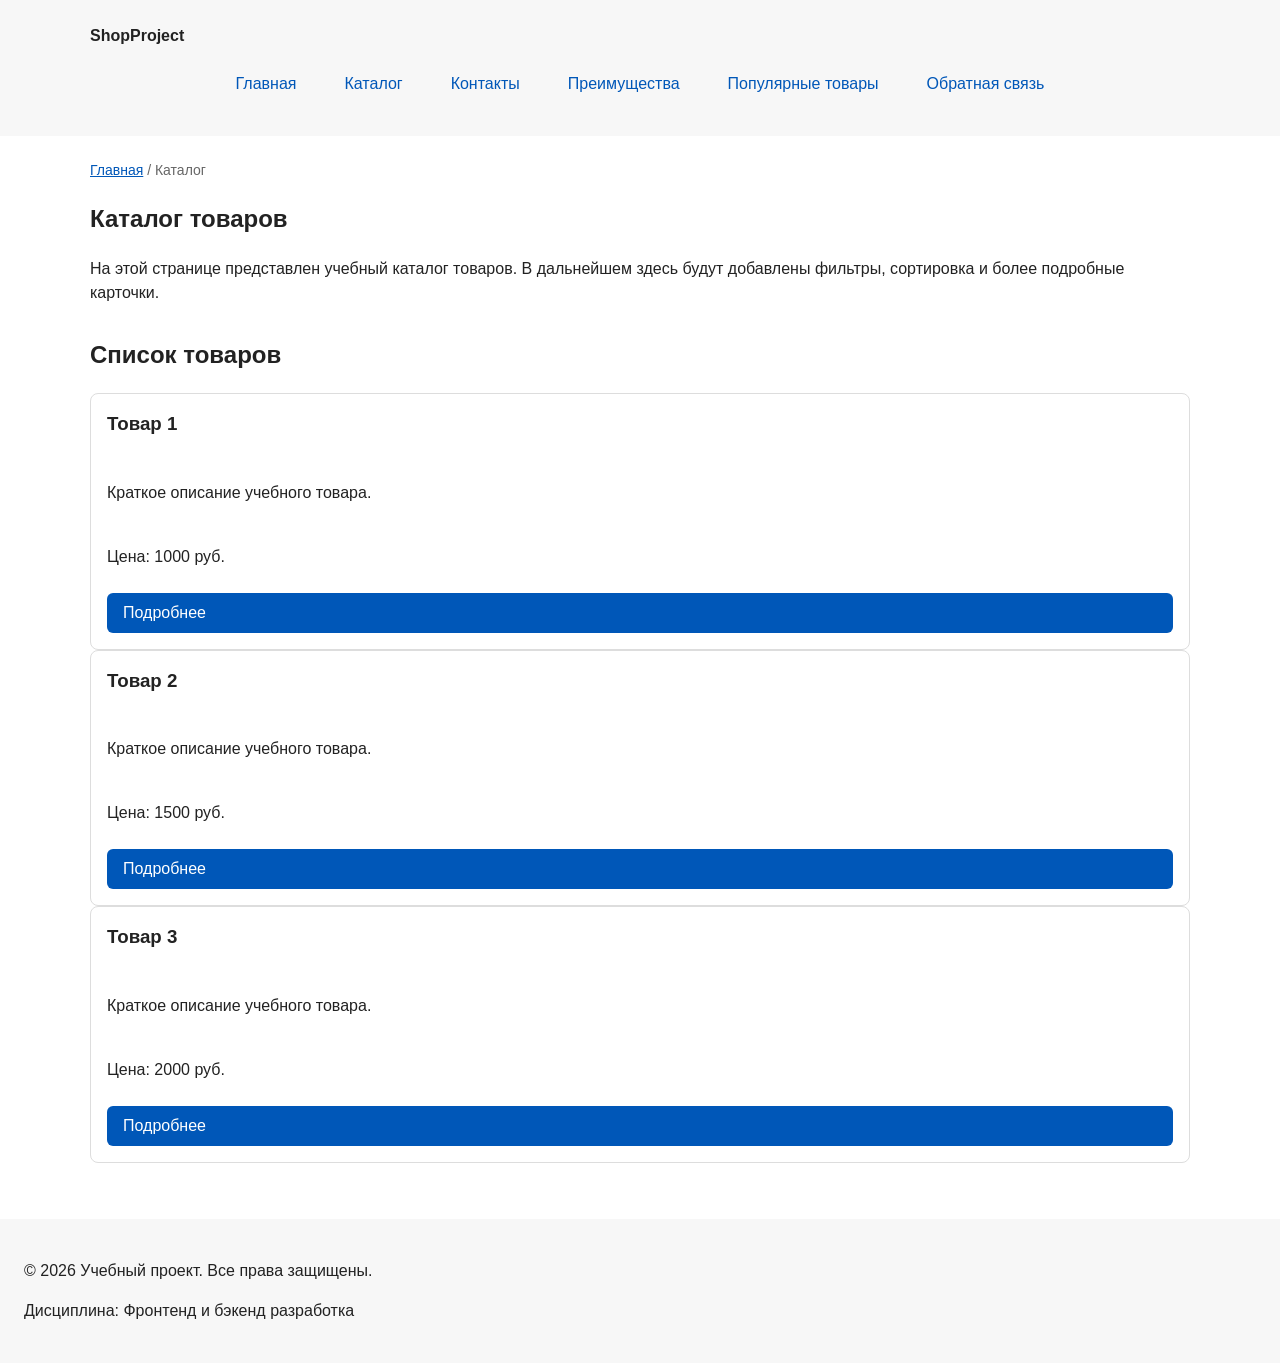
==== catalog.html @ bfd1b175 "feat: add multi-page structure navigation and anchors" ====
<!DOCTYPE html>
<html lang="ru">
<head>
  <meta charset="UTF-8">
  <meta name="viewport" content="width=device-width, initial-scale=1.0">
  <meta name="description" content="Каталог товаров учебного интернет-магазина.">
  <title>Каталог товаров — Учебный интернет-магазин</title>
  <link rel="stylesheet" href="css/style.css">
  <meta property="og:type" content="website">
    <meta property="og:title" content="Учебный интернет-магазин">
    <meta property="og:description" content="Учебный frontend-проект интернет-магазина.">
    <meta property="og:image" content="https://username.github.io/kr1-html-css-shop/images/preview.jpg">
</head>
<body>
  <header>
    <div class="site-header">
      <a class="site-logo" href="index.html">ShopProject</a>

      <nav class="site-nav" aria-label="Основная навигация">
        <ul class="site-nav__list">
          <li><a href="index.html">Главная</a></li>
          <li><a href="catalog.html">Каталог</a></li>
          <li><a href="contacts.html">Контакты</a></li>
          <li><a href="index.html#advantages">Преимущества</a></li>
          <li><a href="index.html#popular">Популярные товары</a></li>
          <li><a href="index.html#contacts">Обратная связь</a></li>
        </ul>
      </nav>
    </div>
  </header>

  <main>
    <nav class="breadcrumbs" aria-label="Хлебные крошки">
      <a href="index.html">Главная</a>
      <span>Каталог</span>
    </nav>

    <section class="section">
      <h1>Каталог товаров</h1>
      <p>
        На этой странице представлен учебный каталог товаров.
        В дальнейшем здесь будут добавлены фильтры, сортировка и более
        подробные карточки.
      </p>
    </section>

    <section class="section">
      <h2>Список товаров</h2>

      <article class="product-card">
        <h3>Товар 1</h3>
        <p>Краткое описание учебного товара.</p>
        <p>Цена: 1000 руб.</p>
        <a class="button" href="index.html#popular">Подробнее</a>
      </article>

      <article class="product-card">
        <h3>Товар 2</h3>
        <p>Краткое описание учебного товара.</p>
        <p>Цена: 1500 руб.</p>
        <a class="button" href="index.html#popular">Подробнее</a>
      </article>

      <article class="product-card">
        <h3>Товар 3</h3>
        <p>Краткое описание учебного товара.</p>
        <p>Цена: 2000 руб.</p>
        <a class="button" href="index.html#popular">Подробнее</a>
      </article>
    </section>
  </main>

  <footer>
    <p>&copy; 2026 Учебный проект. Все права защищены.</p>
    <p>Дисциплина: Фронтенд и бэкенд разработка</p>
  </footer>
</body>
</html>
---- css/style.css ----
/* ===============================
   1. Переменные проекта
   =============================== */

:root {
  /* Основные цвета проекта */
  --color-bg: #ffffff;
  --color-text: #222222;
  --color-muted: #666666;
  --color-primary: #0057b8;
  --color-primary-dark: #003f86;
  --color-border: #dddddd;
  --color-surface: #f7f7f7;
  --color-surface-accent: #eef5ff;
  --color-danger: #b00020;
  --color-success: #168a2f;
  --color-success-bg: #eefaf0;
  --color-white: #ffffff;

  /* Отступы */
  --space-xs: 4px;
  --space-sm: 8px;
  --space-md: 16px;
  --space-lg: 24px;
  --space-xl: 32px;

  /* Скругления */
  --radius-sm: 6px;
  --radius-md: 8px;
  --radius-lg: 12px;

  /* Размеры */
  --container-width: 1100px;
}

/* ===============================
   2. Базовые стили
   =============================== */

* {
  box-sizing: border-box;
}

body {
  margin: 0;
  font-family: Arial, sans-serif;
  line-height: 1.5;
  color: var(--color-text);
  background-color: var(--color-bg);
}

header,
main,
footer {
  padding: var(--space-lg);
}

header {
  background-color: var(--color-surface);
  position: sticky;
  z-index: 1000;
  top: 0;
}

footer {
  background-color: var(--color-surface);
}

/* ===============================
   3. Общие элементы интерфейса
   =============================== */

a {
  color: var(--color-primary);
}

a:hover {
  color: var(--color-primary-dark);
}

a:focus-visible {
  outline: 2px solid var(--color-primary);
  outline-offset: 3px;
}

.button {
  display: inline-block;
  padding: var(--space-sm) var(--space-md);
  color: var(--color-white);
  background-color: var(--color-primary);
  text-decoration: none;
  border: none;
  border-radius: var(--radius-sm);
  cursor: pointer;
}

.button:hover {
  background-color: var(--color-primary-dark);
  color: var(--color-white);
}

.button:focus-visible {
  outline: 2px solid var(--color-primary);
  outline-offset: 3px;
}

.button:disabled {
  opacity: 0.6;
  cursor: not-allowed;
}

/* ===============================
   4. Компоненты страницы
   =============================== */

.hero {
  max-width: var(--container-width);
  margin: 0 auto var(--space-xl);
  padding: var(--space-xl) var(--space-lg);
  background-color: var(--color-surface-accent);
  border-radius: var(--radius-lg);
}

.section {
  max-width: var(--container-width);
  margin: 0 auto var(--space-xl);
}

.section h2 {
  margin-top: 0;
}

.products-grid {
  display: grid;
  grid-template-columns: repeat(3, 1fr);
  gap: var(--space-lg);
}

.product-card {
  display: flex;
  flex-direction: column;
  gap: var(--space-sm);
  margin-bottom: 0;
  padding: var(--space-md);
  border: 1px solid var(--color-border);
  border-radius: var(--radius-md);
  background-color: var(--color-bg);
}

.product-card .button {
  margin-top: auto;
}

.product-card:hover {
  border-color: var(--color-primary);
}

.product-card h3 {
  margin-top: 0;
}



section {
  margin-bottom: 24px;
}

section h2 {
  margin-top: 0;
}

.aside-info {
  max-width: var(--container-width);
  margin: 0 auto var(--space-xl);
  padding: var(--space-md);
  border-left: 4px solid var(--color-primary);
  background-color: var(--color-surface);
}

/* ===============================
   5. Форма и модальное окно
   =============================== */

.order-dialog {
  width: min(100% - 32px, 560px);
  padding: var(--space-lg);
  border: none;
  border-radius: var(--radius-lg);
}

.order-dialog::backdrop {
  background-color: rgba(0, 0, 0, 0.5);
}

.form-field {
  margin-bottom: var(--space-md);
}

.form-field label {
  display: block;
  margin-bottom: var(--space-xs);
}

.form-field input,
.form-field select,
.form-field textarea {
  width: 100%;
  padding: 10px 12px;
  border: 1px solid var(--color-border);
  border-radius: var(--radius-sm);
  font: inherit;
}

.form-field input[type="checkbox"] {
  width: auto;
}

.form-field small {
  display: block;
  margin-top: var(--space-xs);
  color: var(--color-muted);
}

.form-field input:hover,
.form-field select:hover,
.form-field textarea:hover {
  border-color: var(--color-primary);
}

.form-field input:focus-visible,
.form-field select:focus-visible,
.form-field textarea:focus-visible,
.form-actions button:focus-visible {
  outline: 2px solid var(--color-primary);
  outline-offset: 3px;
}

[aria-invalid="true"] {
  border-color: var(--color-danger);
}

.success-message {
  max-width: var(--container-width);
  margin: var(--space-lg) auto;
  padding: var(--space-md);
  border-left: 4px solid var(--color-success);
  background-color: var(--color-success-bg);
}

/*
  Кнопки формы.
*/
.form-actions {
  display: flex;
  gap: 12px;
  margin-top: 20px;
}

/*
  Ограничиваем ширину содержимого шапки,
  чтобы оно не растягивалось слишком сильно на широких экранах.
*/
.site-header {
  max-width: 1100px;
  margin: 0 auto;
}

/*
  Оформляем текстовый логотип.
*/
.site-logo {
  font-weight: bold;
  text-decoration: none;
  color: #222222;
}

/*
  Убираем стандартные отступы и маркеры списка навигации.
*/
.site-nav__list {
  display: flex;
  flex-wrap: wrap;
  justify-content: center;
  align-items: center;
  gap: var(--space-md);
  padding: 0;
  margin: var(--space-md) 0 0;
  list-style: none;
}

/*
  Добавляем расстояние между пунктами меню.
*/
.site-nav__list li {
  margin-bottom: 8px;
}

.site-nav__list a {
  display: inline-block;
  padding: var(--space-sm) var(--space-md);
  color: var(--color-primary);
  text-decoration: none;
  border-radius: var(--radius-sm);
}

.site-nav__list a:hover {
  color: var(--color-white);
  background-color: var(--color-primary);
}

.breadcrumbs {
  max-width: var(--container-width);
  margin: 0 auto var(--space-md);
  font-size: 14px;
  color: var(--color-muted);
}

.breadcrumbs a {
  color: var(--color-primary);
}

.breadcrumbs span::before {
  content: " / ";
  color: var(--color-muted);
}

html {
  scroll-behavior: smooth;
}

:target {
  outline: 2px dashed var(--color-primary);
  outline-offset: 4px;
}
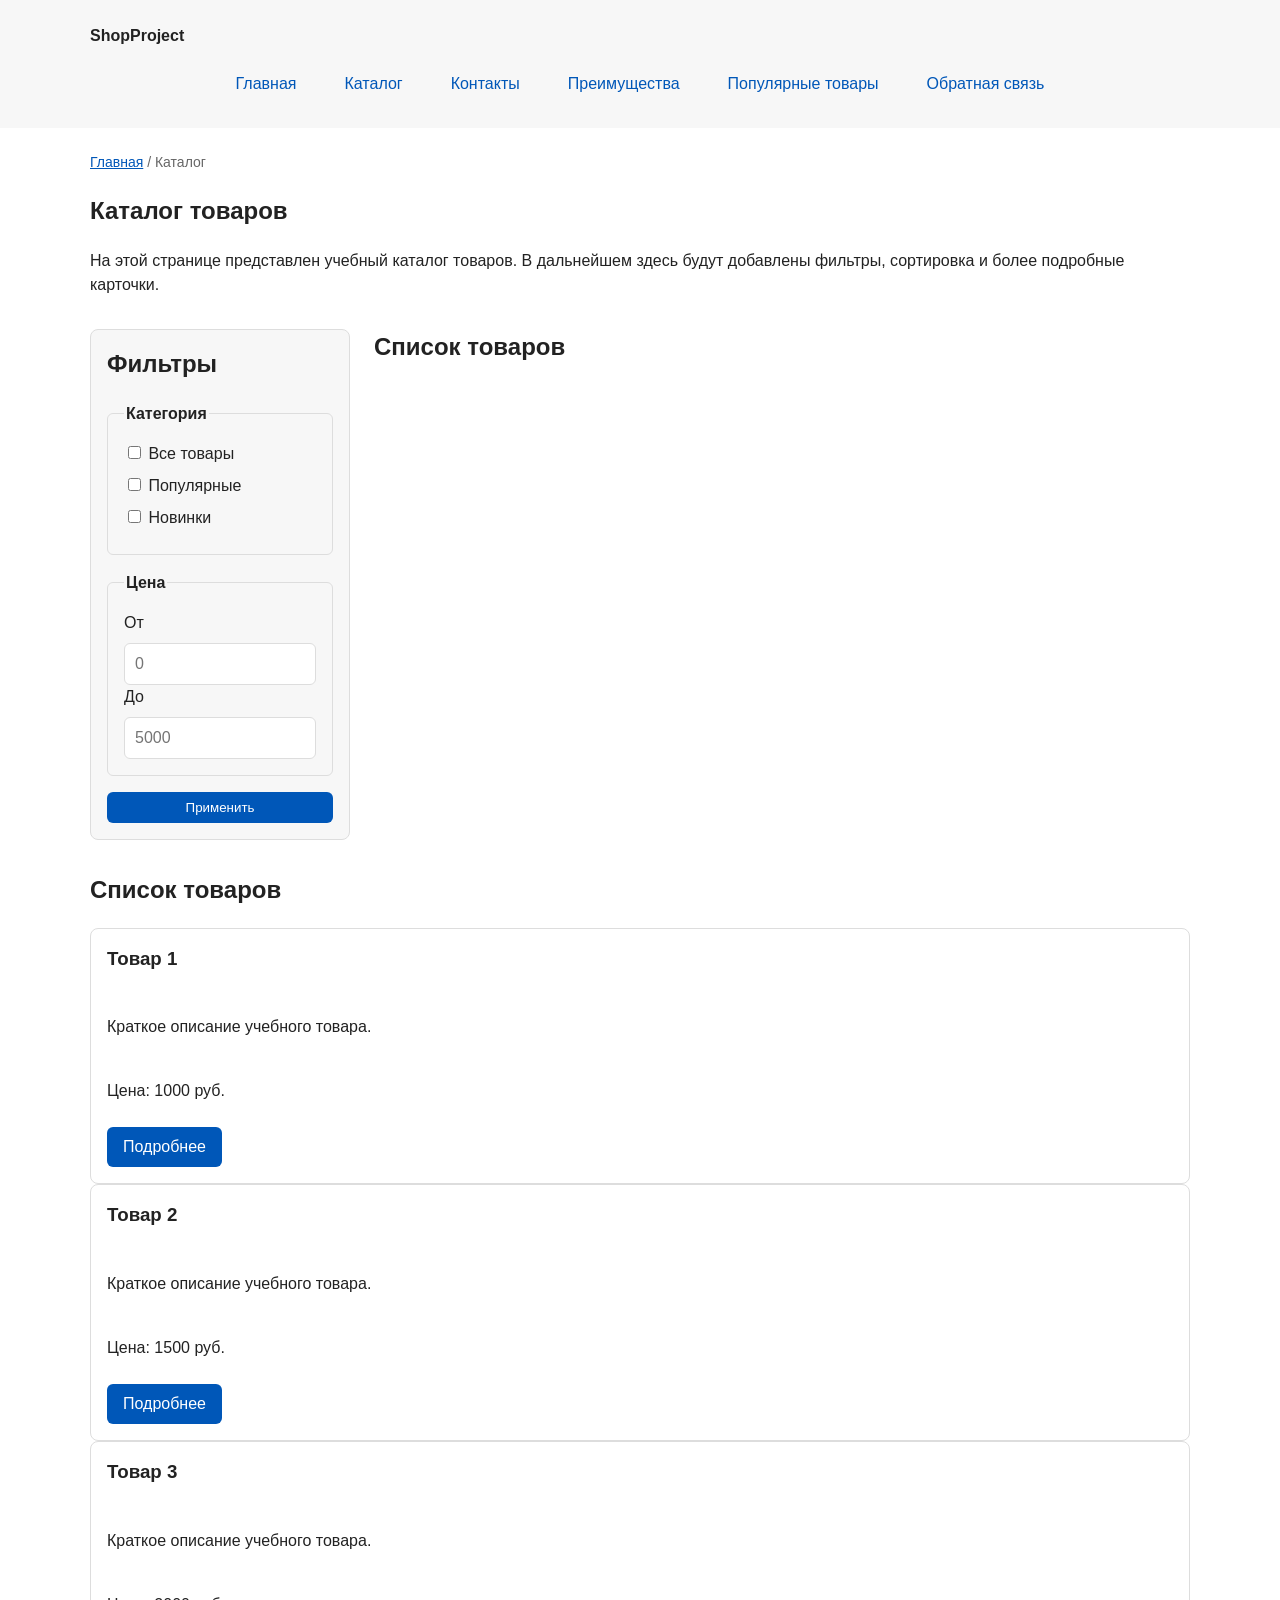
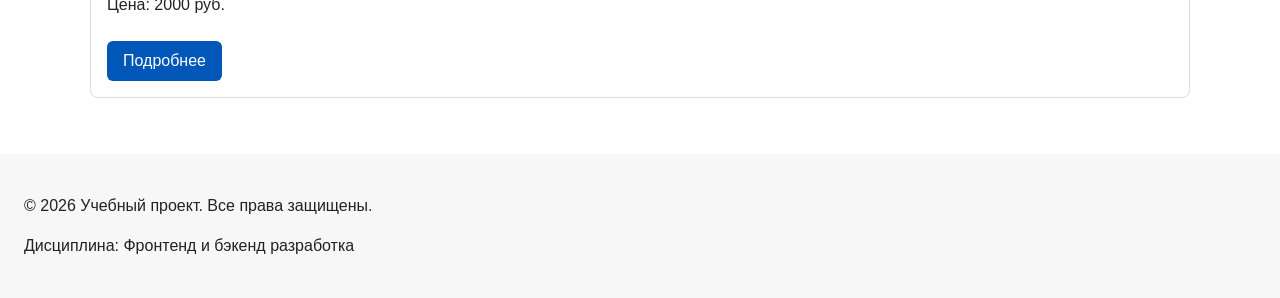
==== commit 6cdc1e93: "feat: add flex navigation and grid catalog layout" ====
--- a/catalog.html
+++ b/catalog.html
@@ -44,6 +44,53 @@
       </p>
     </section>
 
+    <section class="catalog-layout">
+        <aside class="catalog-filters">
+            <h2>Фильтры</h2>
+
+            <form class="filters-form" action="#" method="get">
+            <fieldset>
+                <legend>Категория</legend>
+
+                <label>
+                <input type="checkbox" name="category" value="all">
+                Все товары
+                </label>
+
+                <label>
+                <input type="checkbox" name="category" value="popular">
+                Популярные
+                </label>
+
+                <label>
+                <input type="checkbox" name="category" value="new">
+                Новинки
+                </label>
+            </fieldset>
+
+            <fieldset>
+                <legend>Цена</legend>
+
+                <label for="price-from">От</label>
+                <input id="price-from" name="price-from" type="number" min="0" placeholder="0">
+
+                <label for="price-to">До</label>
+                <input id="price-to" name="price-to" type="number" min="0" placeholder="5000">
+            </fieldset>
+
+            <button class="button" type="submit">Применить</button>
+            </form>
+        </aside>
+
+        <section class="catalog-products">
+            <h2>Список товаров</h2>
+
+            <div class="products-grid">
+            <!-- Карточки товаров -->
+            </div>
+        </section>
+        </section>
+
     <section class="section">
       <h2>Список товаров</h2>
 
--- a/css/style.css
+++ b/css/style.css
@@ -149,6 +149,7 @@
 
 .product-card .button {
   margin-top: auto;
+  align-self: flex-start;
 }
 
 .product-card:hover {
@@ -274,9 +275,6 @@
   color: #222222;
 }
 
-/*
-  Убираем стандартные отступы и маркеры списка навигации.
-*/
 .site-nav__list {
   display: flex;
   flex-wrap: wrap;
@@ -288,13 +286,6 @@
   list-style: none;
 }
 
-/*
-  Добавляем расстояние между пунктами меню.
-*/
-.site-nav__list li {
-  margin-bottom: 8px;
-}
-
 .site-nav__list a {
   display: inline-block;
   padding: var(--space-sm) var(--space-md);
@@ -331,4 +322,54 @@
 :target {
   outline: 2px dashed var(--color-primary);
   outline-offset: 4px;
-}+}
+
+.catalog-layout {
+  max-width: var(--container-width);
+  margin: 0 auto var(--space-xl);
+  display: grid;
+  grid-template-columns: 260px 1fr;
+  grid-template-areas: "filters products";
+  gap: var(--space-lg);
+}
+
+.catalog-filters {
+  grid-area: filters;
+  padding: var(--space-md);
+  border: 1px solid var(--color-border);
+  border-radius: var(--radius-md);
+  background-color: var(--color-surface);
+}
+
+.catalog-products {
+  grid-area: products;
+}
+
+.filters-form {
+  display: grid;
+  gap: var(--space-md);
+}
+
+.filters-form fieldset {
+  margin: 0;
+  padding: var(--space-md);
+  border: 1px solid var(--color-border);
+  border-radius: var(--radius-sm);
+}
+
+.filters-form legend {
+  font-weight: 700;
+}
+
+.filters-form label {
+  display: block;
+  margin-bottom: var(--space-sm);
+}
+
+.filters-form input[type="number"] {
+  width: 100%;
+  padding: 8px 10px;
+  border: 1px solid var(--color-border);
+  border-radius: var(--radius-sm);
+  font: inherit;
+}
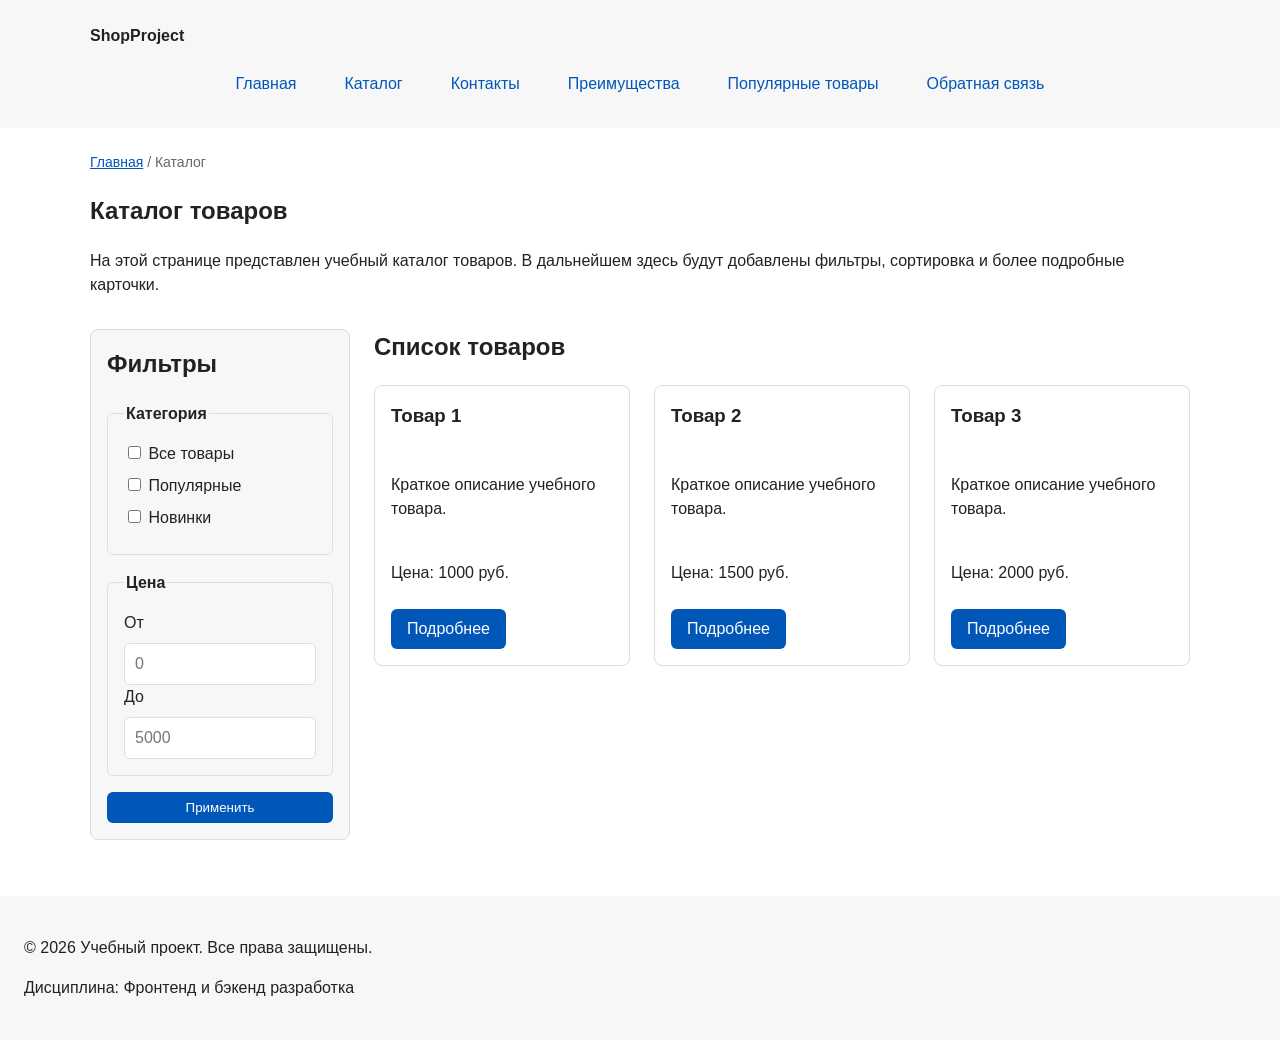
==== commit 06dea2ef: "catalog updated" ====
--- a/catalog.html
+++ b/catalog.html
@@ -9,7 +9,7 @@
   <meta property="og:type" content="website">
     <meta property="og:title" content="Учебный интернет-магазин">
     <meta property="og:description" content="Учебный frontend-проект интернет-магазина.">
-    <meta property="og:image" content="https://username.github.io/kr1-html-css-shop/images/preview.jpg">
+    <meta property="og:image" content="https://razen-mirea.github.io/kr1-html-css-shop/images/preview.jpg">
 </head>
 <body>
   <header>
@@ -86,35 +86,28 @@
             <h2>Список товаров</h2>
 
             <div class="products-grid">
-            <!-- Карточки товаров -->
+                <article class="product-card">
+                        <h3>Товар 1</h3>
+                        <p>Краткое описание учебного товара.</p>
+                        <p>Цена: 1000 руб.</p>
+                        <a class="button" href="index.html#popular">Подробнее</a>
+                    </article>
+
+                    <article class="product-card">
+                        <h3>Товар 2</h3>
+                        <p>Краткое описание учебного товара.</p>
+                        <p>Цена: 1500 руб.</p>
+                        <a class="button" href="index.html#popular">Подробнее</a>
+                    </article>
+
+                    <article class="product-card">
+                        <h3>Товар 3</h3>
+                        <p>Краткое описание учебного товара.</p>
+                        <p>Цена: 2000 руб.</p>
+                        <a class="button" href="index.html#popular">Подробнее</a>
+                    </article>
             </div>
         </section>
-        </section>
-
-    <section class="section">
-      <h2>Список товаров</h2>
-
-      <article class="product-card">
-        <h3>Товар 1</h3>
-        <p>Краткое описание учебного товара.</p>
-        <p>Цена: 1000 руб.</p>
-        <a class="button" href="index.html#popular">Подробнее</a>
-      </article>
-
-      <article class="product-card">
-        <h3>Товар 2</h3>
-        <p>Краткое описание учебного товара.</p>
-        <p>Цена: 1500 руб.</p>
-        <a class="button" href="index.html#popular">Подробнее</a>
-      </article>
-
-      <article class="product-card">
-        <h3>Товар 3</h3>
-        <p>Краткое описание учебного товара.</p>
-        <p>Цена: 2000 руб.</p>
-        <a class="button" href="index.html#popular">Подробнее</a>
-      </article>
-    </section>
   </main>
 
   <footer>
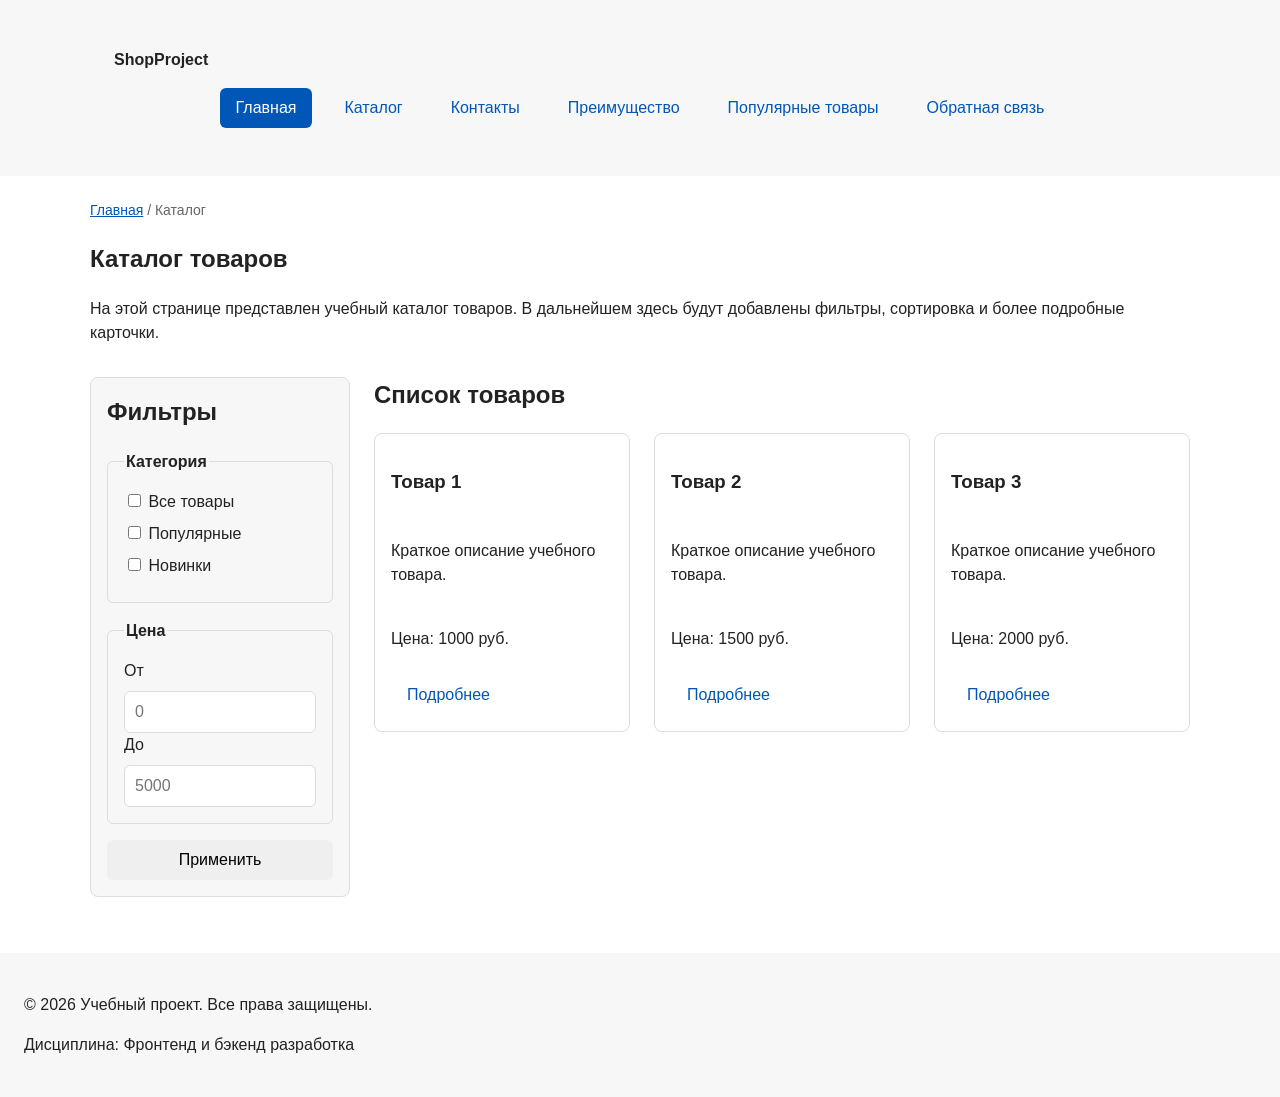
==== commit 45723e08: "refactor: apply BEM naming to CSS classes" ====
--- a/catalog.html
+++ b/catalog.html
@@ -12,18 +12,38 @@
     <meta property="og:image" content="https://razen-mirea.github.io/kr1-html-css-shop/images/preview.jpg">
 </head>
 <body>
-  <header>
-    <div class="site-header">
-      <a class="site-logo" href="index.html">ShopProject</a>
+  <header class="site-header">
+    <div class="site-header__inner">
+      <a class="site-header__logo" href="index.html">ShopProject</a>
 
       <nav class="site-nav" aria-label="Основная навигация">
         <ul class="site-nav__list">
-          <li><a href="index.html">Главная</a></li>
-          <li><a href="catalog.html">Каталог</a></li>
-          <li><a href="contacts.html">Контакты</a></li>
-          <li><a href="index.html#advantages">Преимущества</a></li>
-          <li><a href="index.html#popular">Популярные товары</a></li>
-          <li><a href="index.html#contacts">Обратная связь</a></li>
+          <li class="site-nav__item">
+            <a class="site-nav__link site-nav__link--active" href="index.html">
+              Главная
+            </a>
+          </li>
+          <li class="site-nav__item">
+            <a class="site-nav__link" href="catalog.html">Каталог</a>
+          </li>
+          <li class="site-nav__item">
+            <a class="site-nav__link" href="contacts.html">Контакты</a>
+          </li>
+          <li class="site-nav__item">
+            <a class="site-nav__link" href="index.html#advantages">
+              Преимущество
+            </a>
+          </li>
+          <li class="site-nav__item">
+            <a class="site-nav__link" href="index.html#popular">
+              Популярные товары
+            </a>
+          </li>
+          <li class="site-nav__item">
+            <a class="site-nav__link" href="index.html#contacts">
+              Обратная связь
+            </a>
+          </li>
         </ul>
       </nav>
     </div>
@@ -31,8 +51,8 @@
 
   <main>
     <nav class="breadcrumbs" aria-label="Хлебные крошки">
-      <a href="index.html">Главная</a>
-      <span>Каталог</span>
+      <a class="breadcrumbs__link" href="index.html">Главная</a>
+      <span class="breadcrumbs__current">Каталог</span>
     </nav>
 
     <section class="section">
--- a/css/style.css
+++ b/css/style.css
@@ -31,6 +31,7 @@
 
   /* Размеры */
   --container-width: 1100px;
+  --header-height: 150px;
 }
 
 /* ===============================
@@ -86,17 +87,31 @@
 .button {
   display: inline-block;
   padding: var(--space-sm) var(--space-md);
+  border: none;
+  border-radius: var(--radius-sm);
+  font: inherit;
+  text-decoration: none;
+  cursor: pointer;
+}
+
+.button--primary {
   color: var(--color-white);
   background-color: var(--color-primary);
-  text-decoration: none;
-  border: none;
-  border-radius: var(--radius-sm);
-  cursor: pointer;
-}
-
-.button:hover {
+}
+
+.button--primary:hover {
   background-color: var(--color-primary-dark);
+}
+
+.button--secondary {
+  color: var(--color-primary);
+  background-color: transparent;
+  border: 1px solid var(--color-primary);
+}
+
+.button--secondary:hover {
   color: var(--color-white);
+  background-color: var(--color-primary);
 }
 
 .button:focus-visible {
@@ -104,7 +119,8 @@
   outline-offset: 3px;
 }
 
-.button:disabled {
+.button:disabled,
+.button--disabled {
   opacity: 0.6;
   cursor: not-allowed;
 }
@@ -140,24 +156,46 @@
   display: flex;
   flex-direction: column;
   gap: var(--space-sm);
-  margin-bottom: 0;
   padding: var(--space-md);
   border: 1px solid var(--color-border);
   border-radius: var(--radius-md);
   background-color: var(--color-bg);
 }
 
-.product-card .button {
+.product-card:hover {
+  border-color: var(--color-primary);
+}
+
+.product-card--featured {
+  border-color: var(--color-primary);
+}
+
+.product-card--discount {
+  border-color: var(--color-danger);
+}
+
+.product-card__title {
+  margin: 0;
+  color: var(--color-text);
+}
+
+.product-card__description {
+  margin: 0;
+  color: var(--color-muted);
+}
+
+.product-card__price {
+  margin: 0;
+  font-weight: 700;
+}
+
+.product-card--discount .product-card__price {
+  color: var(--color-danger);
+}
+
+.product-card__button {
   margin-top: auto;
   align-self: flex-start;
-}
-
-.product-card:hover {
-  border-color: var(--color-primary);
-}
-
-.product-card h3 {
-  margin-top: 0;
 }
 
 
@@ -192,6 +230,50 @@
 .order-dialog::backdrop {
   background-color: rgba(0, 0, 0, 0.5);
 }
+
+.order-dialog__title {
+  margin-top: 0;
+}
+
+.order-form__field {
+  margin-bottom: var(--space-md);
+}
+
+.order-form__label {
+  display: block;
+  margin-bottom: var(--space-xs);
+}
+
+.order-form__input,
+.order-form__select,
+.order-form__textarea {
+  width: 100%;
+  padding: 10px 12px;
+  border: 1px solid var(--color-border);
+  border-radius: var(--radius-sm);
+  font: inherit;
+}
+
+.order-form__input:hover,
+.order-form__select:hover,
+.order-form__textarea:hover {
+  border-color: var(--color-primary);
+}
+
+.order-form__input:focus-visible,
+.order-form__select:focus-visible,
+.order-form__textarea:focus-visible {
+  outline: 2px solid var(--color-primary);
+  outline-offset: 3px;
+}
+
+.order-form__actions {
+  display: flex;
+  gap: var(--space-md);
+  margin-top: var(--space-lg);
+}
+
+
 
 .form-field {
   margin-bottom: var(--space-md);
@@ -257,22 +339,22 @@
   margin-top: 20px;
 }
 
-/*
-  Ограничиваем ширину содержимого шапки,
-  чтобы оно не растягивалось слишком сильно на широких экранах.
-*/
+
+
 .site-header {
-  max-width: 1100px;
+  background-color: var(--color-surface);
+}
+
+.site-header__inner {
+  max-width: var(--container-width);
   margin: 0 auto;
-}
-
-/*
-  Оформляем текстовый логотип.
-*/
-.site-logo {
-  font-weight: bold;
+  padding: var(--space-lg);
+}
+
+.site-header__logo {
+  font-weight: 700;
+  color: var(--color-text);
   text-decoration: none;
-  color: #222222;
 }
 
 .site-nav__list {
@@ -286,7 +368,7 @@
   list-style: none;
 }
 
-.site-nav__list a {
+.site-nav__link {
   display: inline-block;
   padding: var(--space-sm) var(--space-md);
   color: var(--color-primary);
@@ -294,10 +376,22 @@
   border-radius: var(--radius-sm);
 }
 
-.site-nav__list a:hover {
+.site-nav__link:hover {
   color: var(--color-white);
   background-color: var(--color-primary);
 }
+
+.site-nav__link:focus-visible {
+  outline: 2px solid var(--color-primary);
+  outline-offset: 3px;
+}
+
+.site-nav__link--active {
+  color: var(--color-white);
+  background-color: var(--color-primary);
+}
+
+
 
 .breadcrumbs {
   max-width: var(--container-width);
@@ -306,17 +400,20 @@
   color: var(--color-muted);
 }
 
-.breadcrumbs a {
+.breadcrumbs__link {
   color: var(--color-primary);
 }
 
-.breadcrumbs span::before {
+.breadcrumbs__current::before {
   content: " / ";
   color: var(--color-muted);
 }
 
+
+
 html {
   scroll-behavior: smooth;
+  scroll-padding-top: var(--header-height);
 }
 
 :target {
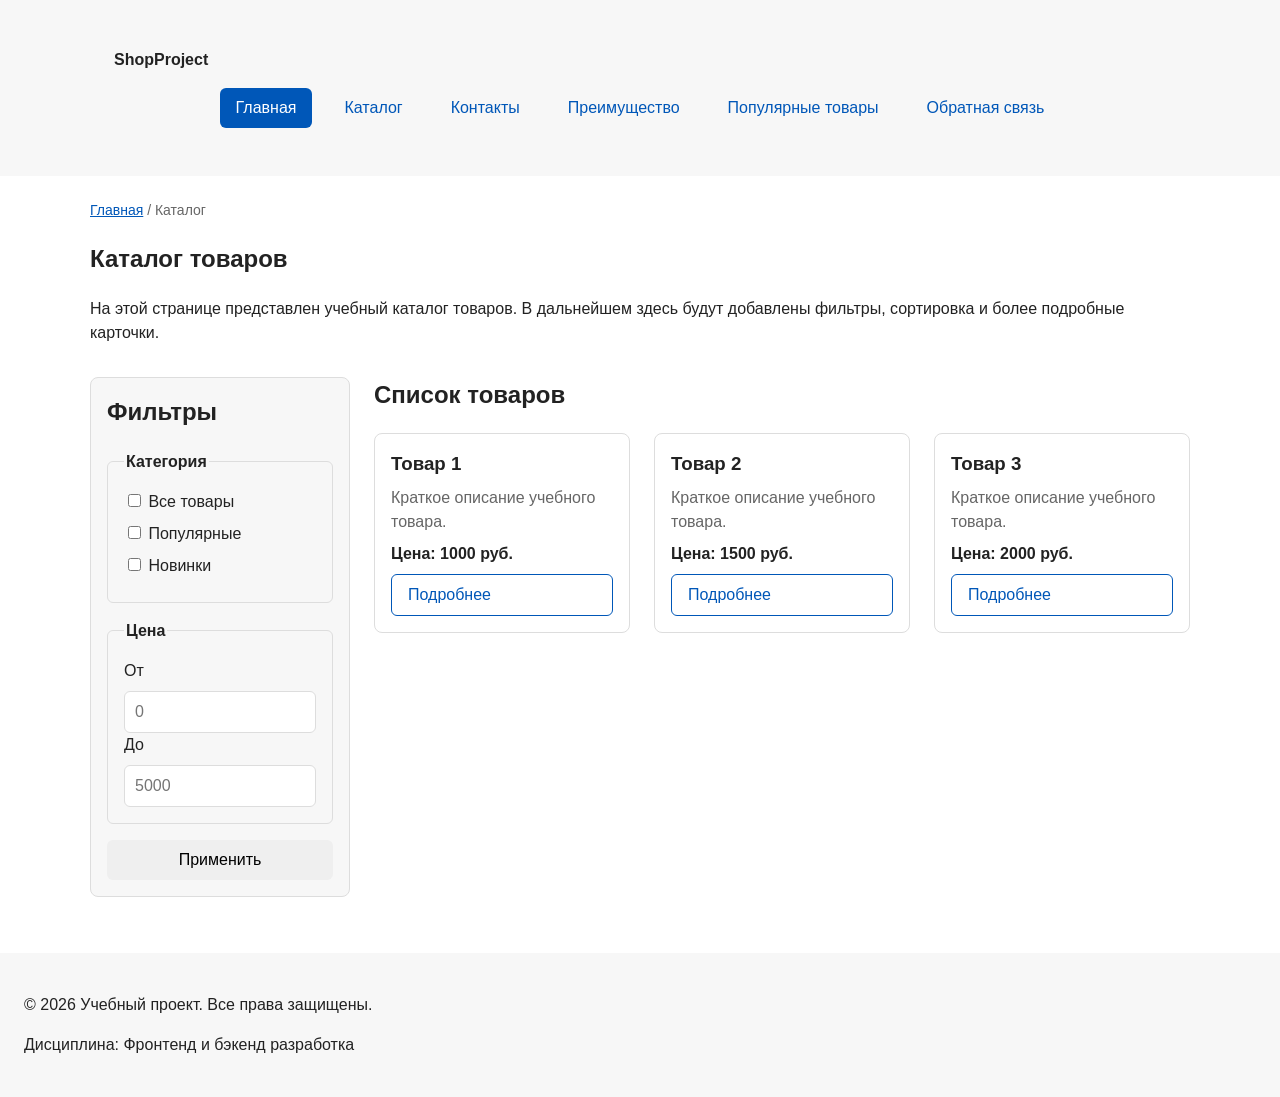
==== commit 2c98fc75: "style fix" ====
--- a/catalog.html
+++ b/catalog.html
@@ -107,25 +107,25 @@
 
             <div class="products-grid">
                 <article class="product-card">
-                        <h3>Товар 1</h3>
-                        <p>Краткое описание учебного товара.</p>
-                        <p>Цена: 1000 руб.</p>
-                        <a class="button" href="index.html#popular">Подробнее</a>
-                    </article>
+                    <h3 class="product-card__title">Товар 1</h3>
+                    <p class="product-card__description">Краткое описание учебного товара.</p>
+                    <p class="product-card__price">Цена: 1000 руб.</p>
+                    <a class="button button--secondary" href="index.html#popular">Подробнее</a>
+                </article>
 
-                    <article class="product-card">
-                        <h3>Товар 2</h3>
-                        <p>Краткое описание учебного товара.</p>
-                        <p>Цена: 1500 руб.</p>
-                        <a class="button" href="index.html#popular">Подробнее</a>
-                    </article>
+                <article class="product-card">
+                    <h3 class="product-card__title">Товар 2</h3>
+                    <p class="product-card__description">Краткое описание учебного товара.</p>
+                    <p class="product-card__price">Цена: 1500 руб.</p>
+                    <a class="button button--secondary" href="index.html#popular">Подробнее</a>
+                </article>
 
-                    <article class="product-card">
-                        <h3>Товар 3</h3>
-                        <p>Краткое описание учебного товара.</p>
-                        <p>Цена: 2000 руб.</p>
-                        <a class="button" href="index.html#popular">Подробнее</a>
-                    </article>
+                <article class="product-card">
+                    <h3 class="product-card__title">Товар 3</h3>
+                    <p class="product-card__description">Краткое описание учебного товара.</p>
+                    <p class="product-card__price">Цена: 2000 руб.</p>
+                    <a class="button button--secondary" href="index.html#popular">Подробнее</a>
+                </article>
             </div>
         </section>
   </main>
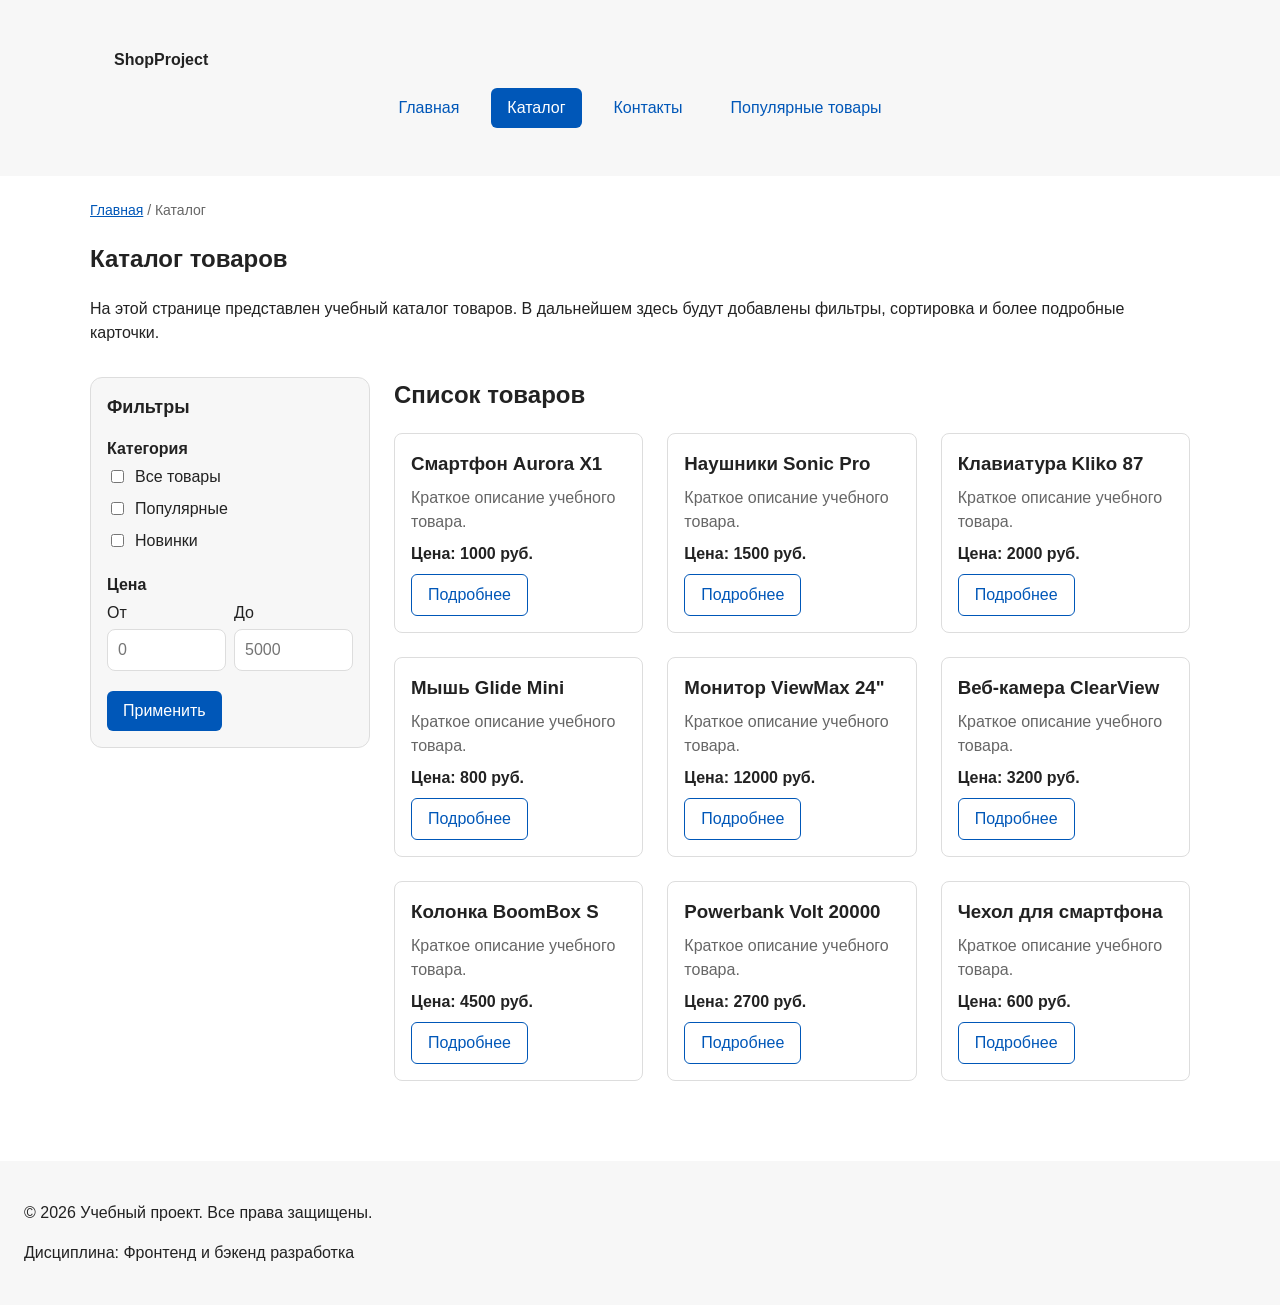
==== commit 64f76a9b: "4 new features" ====
--- a/catalog.html
+++ b/catalog.html
@@ -3,13 +3,16 @@
 <head>
   <meta charset="UTF-8">
   <meta name="viewport" content="width=device-width, initial-scale=1.0">
+  <title>Каталог товаров — Учебный интернет-магазин</title>
   <meta name="description" content="Каталог товаров учебного интернет-магазина.">
-  <title>Каталог товаров — Учебный интернет-магазин</title>
+
   <link rel="stylesheet" href="css/style.css">
+
   <meta property="og:type" content="website">
-    <meta property="og:title" content="Учебный интернет-магазин">
-    <meta property="og:description" content="Учебный frontend-проект интернет-магазина.">
-    <meta property="og:image" content="https://razen-mirea.github.io/kr1-html-css-shop/images/preview.jpg">
+  <meta property="og:title" content="Учебный интернет-магазин">
+  <meta property="og:description" content="Учебный frontend-проект интернет-магазина.">
+  <meta property="og:image" content="https://razen-mirea.github.io/kr1-html-css-shop/images/preview.jpg">
+  <meta property="og:url" content="https://razen-mirea.github.io/kr1-html-css-shop/catalog.html">
 </head>
 <body>
   <header class="site-header">
@@ -19,30 +22,16 @@
       <nav class="site-nav" aria-label="Основная навигация">
         <ul class="site-nav__list">
           <li class="site-nav__item">
-            <a class="site-nav__link site-nav__link--active" href="index.html">
-              Главная
-            </a>
-          </li>
-          <li class="site-nav__item">
-            <a class="site-nav__link" href="catalog.html">Каталог</a>
+            <a class="site-nav__link" href="index.html">Главная</a>
+          </li>
+          <li class="site-nav__item">
+            <a class="site-nav__link site-nav__link--active" href="catalog.html" aria-current="page">Каталог</a>
           </li>
           <li class="site-nav__item">
             <a class="site-nav__link" href="contacts.html">Контакты</a>
           </li>
           <li class="site-nav__item">
-            <a class="site-nav__link" href="index.html#advantages">
-              Преимущество
-            </a>
-          </li>
-          <li class="site-nav__item">
-            <a class="site-nav__link" href="index.html#popular">
-              Популярные товары
-            </a>
-          </li>
-          <li class="site-nav__item">
-            <a class="site-nav__link" href="index.html#contacts">
-              Обратная связь
-            </a>
+            <a class="site-nav__link" href="index.html#popular">Популярные товары</a>
           </li>
         </ul>
       </nav>
@@ -64,75 +53,168 @@
       </p>
     </section>
 
-    <section class="catalog-layout">
-        <aside class="catalog-filters">
-            <h2>Фильтры</h2>
-
-            <form class="filters-form" action="#" method="get">
-            <fieldset>
-                <legend>Категория</legend>
-
-                <label>
-                <input type="checkbox" name="category" value="all">
-                Все товары
-                </label>
-
-                <label>
-                <input type="checkbox" name="category" value="popular">
-                Популярные
-                </label>
-
-                <label>
-                <input type="checkbox" name="category" value="new">
-                Новинки
-                </label>
-            </fieldset>
-
-            <fieldset>
-                <legend>Цена</legend>
-
-                <label for="price-from">От</label>
-                <input id="price-from" name="price-from" type="number" min="0" placeholder="0">
-
-                <label for="price-to">До</label>
-                <input id="price-to" name="price-to" type="number" min="0" placeholder="5000">
-            </fieldset>
-
-            <button class="button" type="submit">Применить</button>
-            </form>
-        </aside>
-
-        <section class="catalog-products">
-            <h2>Список товаров</h2>
-
-            <div class="products-grid">
-                <article class="product-card">
-                    <h3 class="product-card__title">Товар 1</h3>
-                    <p class="product-card__description">Краткое описание учебного товара.</p>
-                    <p class="product-card__price">Цена: 1000 руб.</p>
-                    <a class="button button--secondary" href="index.html#popular">Подробнее</a>
-                </article>
-
-                <article class="product-card">
-                    <h3 class="product-card__title">Товар 2</h3>
-                    <p class="product-card__description">Краткое описание учебного товара.</p>
-                    <p class="product-card__price">Цена: 1500 руб.</p>
-                    <a class="button button--secondary" href="index.html#popular">Подробнее</a>
-                </article>
-
-                <article class="product-card">
-                    <h3 class="product-card__title">Товар 3</h3>
-                    <p class="product-card__description">Краткое описание учебного товара.</p>
-                    <p class="product-card__price">Цена: 2000 руб.</p>
-                    <a class="button button--secondary" href="index.html#popular">Подробнее</a>
-                </article>
+    <div class="catalog-layout">
+      <aside
+        class="catalog__filters filters filters_sticky"
+        aria-label="Фильтры каталога"
+      >
+        <h2 class="filters__title">Фильтры</h2>
+
+        <!-- Форма-макет: отправка перехватывается JS в дальнейшем -->
+        <form class="filters__form" action="#" method="get">
+          <fieldset class="filters__group">
+            <legend class="filters__legend">Категория</legend>
+
+            <label class="filters__option">
+              <input
+                class="filters__checkbox"
+                id="cat-all"
+                type="checkbox"
+                name="category"
+                value="all"
+              >
+              <span class="filters__label-text">Все товары</span>
+            </label>
+
+            <label class="filters__option">
+              <input
+                class="filters__checkbox"
+                id="cat-popular"
+                type="checkbox"
+                name="category"
+                value="popular"
+              >
+              <span class="filters__label-text">Популярные</span>
+            </label>
+
+            <label class="filters__option">
+              <input
+                class="filters__checkbox"
+                id="cat-new"
+                type="checkbox"
+                name="category"
+                value="new"
+              >
+              <span class="filters__label-text">Новинки</span>
+            </label>
+          </fieldset>
+
+          <fieldset class="filters__group">
+            <legend class="filters__legend">Цена</legend>
+
+            <div class="filters__range">
+              <label class="filters__field" for="price-from">
+                <span class="filters__label-text">От</span>
+                <input
+                  class="filters__input"
+                  id="price-from"
+                  name="price-from"
+                  type="number"
+                  min="0"
+                  placeholder="0"
+                >
+              </label>
+
+              <label class="filters__field" for="price-to">
+                <span class="filters__label-text">До</span>
+                <input
+                  class="filters__input"
+                  id="price-to"
+                  name="price-to"
+                  type="number"
+                  min="0"
+                  placeholder="5000"
+                >
+              </label>
             </div>
-        </section>
+          </fieldset>
+
+          <button class="button button--primary filters__submit" type="submit">
+            Применить
+          </button>
+        </form>
+      </aside>
+
+      <section class="catalog__products" aria-labelledby="catalog-products-title">
+        <h2 id="catalog-products-title">Список товаров</h2>
+
+        <div class="products-grid">
+          <article class="product-card">
+            <h3 class="product-card__title">Смартфон Aurora X1</h3>
+            <p class="product-card__description">Краткое описание учебного товара.</p>
+            <p class="product-card__price">Цена: 1000 руб.</p>
+            <a class="button button--secondary product-card__button" href="index.html#popular">Подробнее</a>
+          </article>
+
+          <article class="product-card">
+            <h3 class="product-card__title">Наушники Sonic Pro</h3>
+            <p class="product-card__description">Краткое описание учебного товара.</p>
+            <p class="product-card__price">Цена: 1500 руб.</p>
+            <a class="button button--secondary product-card__button" href="index.html#popular">Подробнее</a>
+          </article>
+
+          <article class="product-card">
+            <h3 class="product-card__title">Клавиатура Kliko 87</h3>
+            <p class="product-card__description">Краткое описание учебного товара.</p>
+            <p class="product-card__price">Цена: 2000 руб.</p>
+            <a class="button button--secondary product-card__button" href="index.html#popular">Подробнее</a>
+          </article>
+
+          <article class="product-card">
+            <h3 class="product-card__title">Мышь Glide Mini</h3>
+            <p class="product-card__description">Краткое описание учебного товара.</p>
+            <p class="product-card__price">Цена: 800 руб.</p>
+            <a class="button button--secondary product-card__button" href="index.html#popular">Подробнее</a>
+          </article>
+
+          <article class="product-card">
+            <h3 class="product-card__title">Монитор ViewMax 24"</h3>
+            <p class="product-card__description">Краткое описание учебного товара.</p>
+            <p class="product-card__price">Цена: 12000 руб.</p>
+            <a class="button button--secondary product-card__button" href="index.html#popular">Подробнее</a>
+          </article>
+
+          <article class="product-card">
+            <h3 class="product-card__title">Веб-камера ClearView</h3>
+            <p class="product-card__description">Краткое описание учебного товара.</p>
+            <p class="product-card__price">Цена: 3200 руб.</p>
+            <a class="button button--secondary product-card__button" href="index.html#popular">Подробнее</a>
+          </article>
+
+          <article class="product-card">
+            <h3 class="product-card__title">Колонка BoomBox S</h3>
+            <p class="product-card__description">Краткое описание учебного товара.</p>
+            <p class="product-card__price">Цена: 4500 руб.</p>
+            <a class="button button--secondary product-card__button" href="index.html#popular">Подробнее</a>
+          </article>
+
+          <article class="product-card">
+            <h3 class="product-card__title">Powerbank Volt 20000</h3>
+            <p class="product-card__description">Краткое описание учебного товара.</p>
+            <p class="product-card__price">Цена: 2700 руб.</p>
+            <a class="button button--secondary product-card__button" href="index.html#popular">Подробнее</a>
+          </article>
+
+          <article class="product-card">
+            <h3 class="product-card__title">Чехол для смартфона</h3>
+            <p class="product-card__description">Краткое описание учебного товара.</p>
+            <p class="product-card__price">Цена: 600 руб.</p>
+            <a class="button button--secondary product-card__button" href="index.html#popular">Подробнее</a>
+          </article>
+        </div>
+      </section>
+    </div>
   </main>
 
   <footer>
     <p>&copy; 2026 Учебный проект. Все права защищены.</p>
     <p>Дисциплина: Фронтенд и бэкенд разработка</p>
   </footer>
+
+  <button class="scroll-top" type="button" aria-label="Наверх">
+    <span class="scroll-top__icon" aria-hidden="true"></span>
+  </button>
+
+  <script src="js/scroll-top.js" defer></script>
 </body>
 </html>
--- a/css/style.css
+++ b/css/style.css
@@ -3,7 +3,7 @@
    =============================== */
 
 :root {
-  /* Основные цвета проекта */
+  /* Основные цвета */
   --color-bg: #ffffff;
   --color-text: #222222;
   --color-muted: #666666;
@@ -16,6 +16,7 @@
   --color-success: #168a2f;
   --color-success-bg: #eefaf0;
   --color-white: #ffffff;
+  --color-focus: #0057b8;
 
   /* Отступы */
   --space-xs: 4px;
@@ -31,7 +32,8 @@
 
   /* Размеры */
   --container-width: 1100px;
-  --header-height: 150px;
+  --header-height: 200px;
+  --z-scroll-top: 900;
 }
 
 /* ===============================
@@ -40,6 +42,11 @@
 
 * {
   box-sizing: border-box;
+}
+
+html {
+  scroll-behavior: smooth;
+  scroll-padding-top: var(--header-height);
 }
 
 body {
@@ -57,18 +64,23 @@
 }
 
 header {
+  position: sticky;
+  top: 0;
+  z-index: 1000;
   background-color: var(--color-surface);
-  position: sticky;
-  z-index: 1000;
-  top: 0;
 }
 
 footer {
   background-color: var(--color-surface);
 }
 
-/* ===============================
-   3. Общие элементы интерфейса
+:target {
+  outline: 2px dashed var(--color-primary);
+  outline-offset: 4px;
+}
+
+/* ===============================
+   3. Ссылки
    =============================== */
 
 a {
@@ -83,6 +95,10 @@
   outline: 2px solid var(--color-primary);
   outline-offset: 3px;
 }
+
+/* ===============================
+   4. Кнопки
+   =============================== */
 
 .button {
   display: inline-block;
@@ -126,7 +142,7 @@
 }
 
 /* ===============================
-   4. Компоненты страницы
+   5. Общие секции и контейнеры
    =============================== */
 
 .hero {
@@ -142,9 +158,26 @@
   margin: 0 auto var(--space-xl);
 }
 
-.section h2 {
+section {
+  margin-bottom: var(--space-lg);
+}
+
+.section h2,
+section h2 {
   margin-top: 0;
 }
+
+.aside-info {
+  max-width: var(--container-width);
+  margin: 0 auto var(--space-xl);
+  padding: var(--space-md);
+  border-left: 4px solid var(--color-primary);
+  background-color: var(--color-surface);
+}
+
+/* ===============================
+   6. Сетка товаров и карточки
+   =============================== */
 
 .products-grid {
   display: grid;
@@ -198,26 +231,8 @@
   align-self: flex-start;
 }
 
-
-
-section {
-  margin-bottom: 24px;
-}
-
-section h2 {
-  margin-top: 0;
-}
-
-.aside-info {
-  max-width: var(--container-width);
-  margin: 0 auto var(--space-xl);
-  padding: var(--space-md);
-  border-left: 4px solid var(--color-primary);
-  background-color: var(--color-surface);
-}
-
-/* ===============================
-   5. Форма и модальное окно
+/* ===============================
+   7. Формы и модальное окно
    =============================== */
 
 .order-dialog {
@@ -235,55 +250,20 @@
   margin-top: 0;
 }
 
-.order-form__field {
-  margin-bottom: var(--space-md);
-}
-
-.order-form__label {
-  display: block;
-  margin-bottom: var(--space-xs);
-}
-
-.order-form__input,
-.order-form__select,
-.order-form__textarea {
-  width: 100%;
-  padding: 10px 12px;
-  border: 1px solid var(--color-border);
-  border-radius: var(--radius-sm);
-  font: inherit;
-}
-
-.order-form__input:hover,
-.order-form__select:hover,
-.order-form__textarea:hover {
-  border-color: var(--color-primary);
-}
-
-.order-form__input:focus-visible,
-.order-form__select:focus-visible,
-.order-form__textarea:focus-visible {
-  outline: 2px solid var(--color-primary);
-  outline-offset: 3px;
-}
-
-.order-form__actions {
-  display: flex;
-  gap: var(--space-md);
-  margin-top: var(--space-lg);
-}
-
-
-
+.order-form__field,
 .form-field {
   margin-bottom: var(--space-md);
 }
 
+.order-form__label,
 .form-field label {
   display: block;
   margin-bottom: var(--space-xs);
 }
 
+.order-form__input,
+.order-form__select,
+.order-form__textarea,
 .form-field input,
 .form-field select,
 .form-field textarea {
@@ -304,12 +284,18 @@
   color: var(--color-muted);
 }
 
+.order-form__input:hover,
+.order-form__select:hover,
+.order-form__textarea:hover,
 .form-field input:hover,
 .form-field select:hover,
 .form-field textarea:hover {
   border-color: var(--color-primary);
 }
 
+.order-form__input:focus-visible,
+.order-form__select:focus-visible,
+.order-form__textarea:focus-visible,
 .form-field input:focus-visible,
 .form-field select:focus-visible,
 .form-field textarea:focus-visible,
@@ -322,6 +308,18 @@
   border-color: var(--color-danger);
 }
 
+.order-form__actions {
+  display: flex;
+  gap: var(--space-md);
+  margin-top: var(--space-lg);
+}
+
+.form-actions {
+  display: flex;
+  gap: 12px;
+  margin-top: 20px;
+}
+
 .success-message {
   max-width: var(--container-width);
   margin: var(--space-lg) auto;
@@ -330,16 +328,9 @@
   background-color: var(--color-success-bg);
 }
 
-/*
-  Кнопки формы.
-*/
-.form-actions {
-  display: flex;
-  gap: 12px;
-  margin-top: 20px;
-}
-
-
+/* ===============================
+   8. Шапка сайта и навигация
+   =============================== */
 
 .site-header {
   background-color: var(--color-surface);
@@ -391,7 +382,9 @@
   background-color: var(--color-primary);
 }
 
-
+/* ===============================
+   9. Хлебные крошки
+   =============================== */
 
 .breadcrumbs {
   max-width: var(--container-width);
@@ -409,64 +402,270 @@
   color: var(--color-muted);
 }
 
-
-
-html {
-  scroll-behavior: smooth;
-  scroll-padding-top: var(--header-height);
-}
-
-:target {
-  outline: 2px dashed var(--color-primary);
-  outline-offset: 4px;
-}
+/* ===============================
+   10. Каталог и фильтры
+   =============================== */
 
 .catalog-layout {
+  display: grid;
+  grid-template-columns: 280px minmax(0, 1fr);
+  gap: var(--space-lg);
+  align-items: start;
   max-width: var(--container-width);
   margin: 0 auto var(--space-xl);
+}
+
+.catalog__filters {
+  align-self: start;
+}
+
+.catalog__products {
+  min-width: 0;
+}
+
+.filters_sticky {
+  position: sticky;
+  top: calc(var(--header-height) + var(--space-md));
+  max-height: calc(100vh - var(--header-height) - var(--space-lg) * 2);
+  overflow-y: auto;
+  overscroll-behavior: contain;
+}
+
+.filters {
+  display: flex;
+  flex-direction: column;
+  gap: var(--space-md);
+  padding: var(--space-md);
+  border: 1px solid var(--color-border);
+  border-radius: var(--radius-lg);
+  background: var(--color-surface);
+}
+
+.filters__title {
+  margin: 0;
+  font-size: 18px;
+}
+
+.filters__form {
+  display: flex;
+  flex-direction: column;
+  gap: 20px;
+}
+
+.filters__group {
+  display: flex;
+  flex-direction: column;
+  gap: 8px;
+  margin: 0;
+  padding: 0;
+  border: 0;
+}
+
+.filters__legend {
+  padding: 0;
+  margin-bottom: 4px;
+  font-weight: 600;
+}
+
+.filters__option {
+  display: flex;
+  align-items: center;
+  gap: 8px;
+  cursor: pointer;
+}
+
+.filters__range {
+  display: flex;
+  gap: 8px;
+}
+
+.filters__field {
+  display: flex;
+  flex-direction: column;
+  gap: 4px;
+  flex: 1;
+}
+
+.filters__input {
+  width: 100%;
+  padding: 8px 10px;
+  border: 1px solid var(--color-border);
+  border-radius: var(--radius-md);
+  background: var(--color-bg);
+  font: inherit;
+  color: var(--color-text);
+}
+
+.filters__input:hover {
+  border-color: var(--color-primary);
+}
+
+.filters__input:focus-visible {
+  outline: 2px solid var(--color-primary);
+  outline-offset: 2px;
+}
+
+.filters__submit {
+  align-self: start;
+}
+
+/* ===============================
+   11. Отзывы
+   =============================== */
+
+.reviews-grid {
   display: grid;
-  grid-template-columns: 260px 1fr;
-  grid-template-areas: "filters products";
+  grid-template-columns: repeat(3, 1fr);
   gap: var(--space-lg);
 }
 
-.catalog-filters {
-  grid-area: filters;
+.review-card {
+  display: flex;
+  flex-direction: column;
+  gap: var(--space-sm);
   padding: var(--space-md);
   border: 1px solid var(--color-border);
   border-radius: var(--radius-md);
   background-color: var(--color-surface);
 }
 
-.catalog-products {
-  grid-area: products;
-}
-
-.filters-form {
-  display: grid;
+.review-card__text {
+  margin: 0;
+  color: var(--color-text);
+}
+
+.review-card__author {
+  margin: 0;
+  margin-top: auto;
+  font-weight: 700;
+  color: var(--color-muted);
+}
+
+/* ===============================
+   12. FAQ
+   =============================== */
+
+.faq {
+  display: flex;
+  flex-direction: column;
   gap: var(--space-md);
 }
 
-.filters-form fieldset {
-  margin: 0;
+.faq__item {
+  border: 1px solid var(--color-border);
+  border-radius: var(--radius-md);
+  background-color: var(--color-surface);
+  overflow: hidden;
+}
+
+.faq__question {
+  position: relative;
   padding: var(--space-md);
-  border: 1px solid var(--color-border);
-  border-radius: var(--radius-sm);
-}
-
-.filters-form legend {
-  font-weight: 700;
-}
-
-.filters-form label {
-  display: block;
-  margin-bottom: var(--space-sm);
-}
-
-.filters-form input[type="number"] {
-  width: 100%;
-  padding: 8px 10px;
-  border: 1px solid var(--color-border);
-  border-radius: var(--radius-sm);
-  font: inherit;
-}
+  padding-right: 48px;
+  font-weight: 600;
+  cursor: pointer;
+  list-style: none;
+}
+
+.faq__question::-webkit-details-marker {
+  display: none;
+}
+
+.faq__question::after {
+  content: "+";
+  position: absolute;
+  right: var(--space-md);
+  top: 50%;
+  transform: translateY(-50%);
+  font-size: 24px;
+  line-height: 1;
+  color: var(--color-primary);
+}
+
+.faq__item[open] .faq__question::after {
+  content: "−";
+}
+
+.faq__question:hover {
+  color: var(--color-primary);
+}
+
+.faq__question:focus-visible {
+  outline: 2px solid var(--color-primary);
+  outline-offset: -2px;
+}
+
+.faq__answer {
+  margin: 0;
+  padding: 0 var(--space-md) var(--space-md);
+  color: var(--color-muted);
+}
+
+/* ===============================
+   13. Кнопка «наверх»
+   =============================== */
+
+.scroll-top {
+  position: fixed;
+  right: max(16px, env(safe-area-inset-right));
+  bottom: max(16px, env(safe-area-inset-bottom));
+  z-index: var(--z-scroll-top);
+
+  display: inline-flex;
+  align-items: center;
+  justify-content: center;
+  width: 48px;
+  height: 48px;
+
+  border: 0;
+  border-radius: 50%;
+  background: var(--color-surface);
+  box-shadow: 0 4px 16px rgb(0 0 0 / 0.15);
+  cursor: pointer;
+
+  opacity: 0;
+  visibility: hidden;
+  transform: translateY(8px);
+  pointer-events: none;
+
+  transition:
+    opacity 0.2s ease,
+    transform 0.2s ease,
+    visibility 0.2s ease;
+}
+
+.scroll-top__icon {
+  width: 24px;
+  height: 24px;
+  border-top: 2px solid currentColor;
+  border-left: 2px solid currentColor;
+  transform: rotate(45deg);
+}
+
+.scroll-top_visible {
+  opacity: 1;
+  visibility: visible;
+  transform: translateY(0);
+  pointer-events: auto;
+}
+
+.scroll-top:focus-visible {
+  outline: 2px solid var(--color-focus);
+  outline-offset: 2px;
+}
+
+/* ===============================
+   14. Адаптив
+   =============================== */
+
+@media (max-width: 900px) {
+  .reviews-grid {
+    grid-template-columns: repeat(2, 1fr);
+  }
+}
+
+@media (max-width: 600px) {
+  .reviews-grid {
+    grid-template-columns: 1fr;
+  }
+}
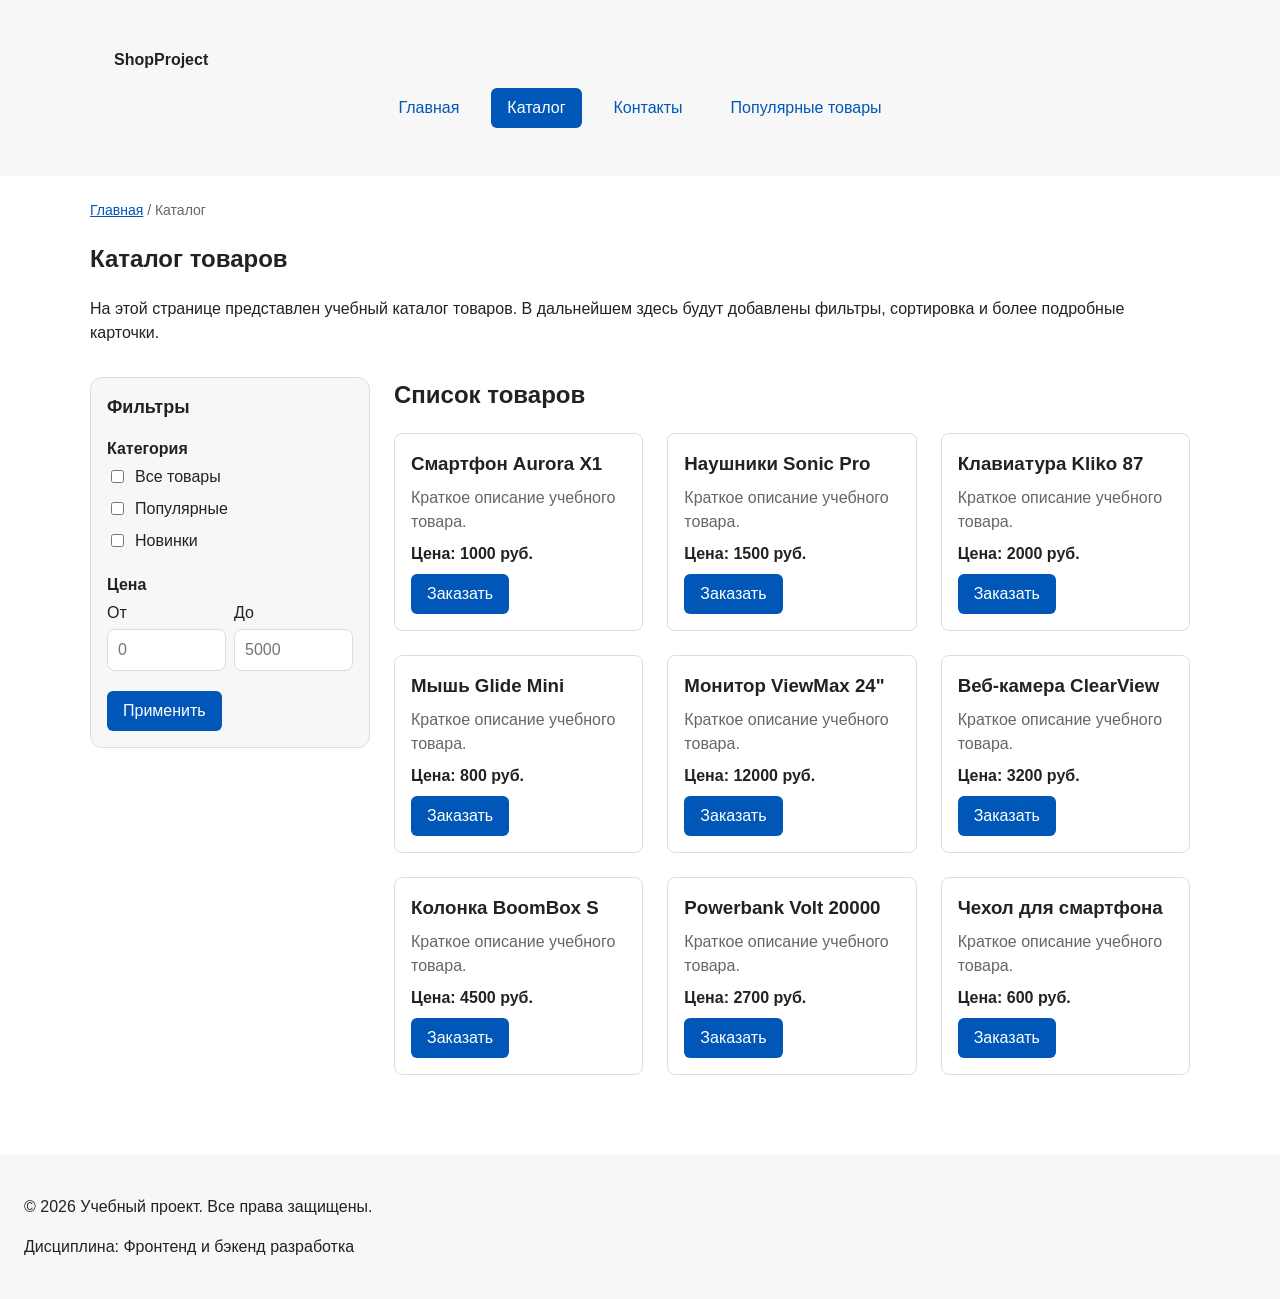
==== commit a6579790: "4 features adapted" ====
--- a/catalog.html
+++ b/catalog.html
@@ -13,6 +13,8 @@
   <meta property="og:description" content="Учебный frontend-проект интернет-магазина.">
   <meta property="og:image" content="https://razen-mirea.github.io/kr1-html-css-shop/images/preview.jpg">
   <meta property="og:url" content="https://razen-mirea.github.io/kr1-html-css-shop/catalog.html">
+
+  <script src="js/main.js" defer></script>
 </head>
 <body>
   <header class="site-header">
@@ -60,7 +62,6 @@
       >
         <h2 class="filters__title">Фильтры</h2>
 
-        <!-- Форма-макет: отправка перехватывается JS в дальнейшем -->
         <form class="filters__form" action="#" method="get">
           <fieldset class="filters__group">
             <legend class="filters__legend">Категория</legend>
@@ -135,7 +136,7 @@
         </form>
       </aside>
 
-      <section class="catalog__products" aria-labelledby="catalog-products-title">
+      <section class="catalog__products" id="catalog" aria-labelledby="catalog-products-title">
         <h2 id="catalog-products-title">Список товаров</h2>
 
         <div class="products-grid">
@@ -143,63 +144,117 @@
             <h3 class="product-card__title">Смартфон Aurora X1</h3>
             <p class="product-card__description">Краткое описание учебного товара.</p>
             <p class="product-card__price">Цена: 1000 руб.</p>
-            <a class="button button--secondary product-card__button" href="index.html#popular">Подробнее</a>
+            <button
+              class="button button--primary product-card__button"
+              type="button"
+              data-product="Смартфон Aurora X1"
+            >
+              Заказать
+            </button>
           </article>
 
           <article class="product-card">
             <h3 class="product-card__title">Наушники Sonic Pro</h3>
             <p class="product-card__description">Краткое описание учебного товара.</p>
             <p class="product-card__price">Цена: 1500 руб.</p>
-            <a class="button button--secondary product-card__button" href="index.html#popular">Подробнее</a>
+            <button
+              class="button button--primary product-card__button"
+              type="button"
+              data-product="Наушники Sonic Pro"
+            >
+              Заказать
+            </button>
           </article>
 
           <article class="product-card">
             <h3 class="product-card__title">Клавиатура Kliko 87</h3>
             <p class="product-card__description">Краткое описание учебного товара.</p>
             <p class="product-card__price">Цена: 2000 руб.</p>
-            <a class="button button--secondary product-card__button" href="index.html#popular">Подробнее</a>
+            <button
+              class="button button--primary product-card__button"
+              type="button"
+              data-product="Клавиатура Kliko 87"
+            >
+              Заказать
+            </button>
           </article>
 
           <article class="product-card">
             <h3 class="product-card__title">Мышь Glide Mini</h3>
             <p class="product-card__description">Краткое описание учебного товара.</p>
             <p class="product-card__price">Цена: 800 руб.</p>
-            <a class="button button--secondary product-card__button" href="index.html#popular">Подробнее</a>
+            <button
+              class="button button--primary product-card__button"
+              type="button"
+              data-product="Мышь Glide Mini"
+            >
+              Заказать
+            </button>
           </article>
 
           <article class="product-card">
             <h3 class="product-card__title">Монитор ViewMax 24"</h3>
             <p class="product-card__description">Краткое описание учебного товара.</p>
             <p class="product-card__price">Цена: 12000 руб.</p>
-            <a class="button button--secondary product-card__button" href="index.html#popular">Подробнее</a>
+            <button
+              class="button button--primary product-card__button"
+              type="button"
+              data-product='Монитор ViewMax 24"'
+            >
+              Заказать
+            </button>
           </article>
 
           <article class="product-card">
             <h3 class="product-card__title">Веб-камера ClearView</h3>
             <p class="product-card__description">Краткое описание учебного товара.</p>
             <p class="product-card__price">Цена: 3200 руб.</p>
-            <a class="button button--secondary product-card__button" href="index.html#popular">Подробнее</a>
+            <button
+              class="button button--primary product-card__button"
+              type="button"
+              data-product="Веб-камера ClearView"
+            >
+              Заказать
+            </button>
           </article>
 
           <article class="product-card">
             <h3 class="product-card__title">Колонка BoomBox S</h3>
             <p class="product-card__description">Краткое описание учебного товара.</p>
             <p class="product-card__price">Цена: 4500 руб.</p>
-            <a class="button button--secondary product-card__button" href="index.html#popular">Подробнее</a>
+            <button
+              class="button button--primary product-card__button"
+              type="button"
+              data-product="Колонка BoomBox S"
+            >
+              Заказать
+            </button>
           </article>
 
           <article class="product-card">
             <h3 class="product-card__title">Powerbank Volt 20000</h3>
             <p class="product-card__description">Краткое описание учебного товара.</p>
             <p class="product-card__price">Цена: 2700 руб.</p>
-            <a class="button button--secondary product-card__button" href="index.html#popular">Подробнее</a>
+            <button
+              class="button button--primary product-card__button"
+              type="button"
+              data-product="Powerbank Volt 20000"
+            >
+              Заказать
+            </button>
           </article>
 
           <article class="product-card">
             <h3 class="product-card__title">Чехол для смартфона</h3>
             <p class="product-card__description">Краткое описание учебного товара.</p>
             <p class="product-card__price">Цена: 600 руб.</p>
-            <a class="button button--secondary product-card__button" href="index.html#popular">Подробнее</a>
+            <button
+              class="button button--primary product-card__button"
+              type="button"
+              data-product="Чехол для смартфона"
+            >
+              Заказать
+            </button>
           </article>
         </div>
       </section>
@@ -211,10 +266,148 @@
     <p>Дисциплина: Фронтенд и бэкенд разработка</p>
   </footer>
 
+  <dialog class="order-dialog" id="order-dialog" aria-labelledby="order-dialog-title">
+    <button
+      class="order-dialog__close"
+      type="button"
+      id="close-order-dialog-x"
+      aria-label="Закрыть окно"
+    >
+      <span aria-hidden="true">×</span>
+    </button>
+
+    <h2 class="order-dialog__title" id="order-dialog-title">Оформление заявки</h2>
+
+    <form class="order-form" id="order-form" action="#" method="post" novalidate>
+      <input id="selected-product" name="selected-product" type="hidden">
+
+      <div class="order-form__field">
+        <label class="order-form__label" for="order-name">Имя</label>
+        <input
+          class="order-form__input"
+          id="order-name"
+          name="name"
+          type="text"
+          autocomplete="name"
+          placeholder="Укажите имя"
+          aria-describedby="order-name-error"
+          aria-invalid="false"
+          required
+        >
+        <p class="order-form__error" id="order-name-error" role="alert" hidden></p>
+      </div>
+
+      <div class="order-form__field">
+        <label class="order-form__label" for="order-email">E-mail</label>
+        <input
+          class="order-form__input"
+          id="order-email"
+          name="email"
+          type="email"
+          autocomplete="email"
+          placeholder="Укажите электронную почту"
+          aria-describedby="order-email-error"
+          aria-invalid="false"
+          required
+        >
+        <p class="order-form__error" id="order-email-error" role="alert" hidden></p>
+      </div>
+
+      <div class="order-form__field">
+        <label class="order-form__label" for="order-phone">Телефон</label>
+        <input
+          class="order-form__input"
+          id="order-phone"
+          name="phone"
+          type="tel"
+          inputmode="tel"
+          autocomplete="tel"
+          placeholder="+7 (900) 000-00-00"
+          pattern="^\+7 \(\d{3}\) \d{3}-\d{2}-\d{2}$"
+          aria-describedby="order-phone-error"
+          aria-invalid="false"
+          required
+        >
+        <p class="order-form__error" id="order-phone-error" role="alert" hidden></p>
+      </div>
+
+      <div class="form-field">
+        <label for="order-date">Дата связи</label>
+        <input
+          class="order-form__input"
+          id="order-date"
+          name="date"
+          type="date"
+        >
+      </div>
+
+      <div class="form-field">
+        <label for="order-topic">Тема заявки</label>
+        <select
+          id="order-topic"
+          name="topic"
+          aria-describedby="order-topic-error"
+          aria-invalid="false"
+          required
+        >
+          <option value="">Выберите тему</option>
+          <option value="product">Заказ товара</option>
+          <option value="consultation">Консультация</option>
+          <option value="delivery">Доставка</option>
+        </select>
+        <p class="order-form__error" id="order-topic-error" role="alert" hidden></p>
+      </div>
+
+      <div class="form-field">
+        <label for="order-comment">Комментарий</label>
+        <textarea
+          class="order-form__input"
+          id="order-comment"
+          name="comment"
+          rows="4"
+          placeholder="Укажите дополнительную информацию"
+        ></textarea>
+      </div>
+
+      <div class="form-field form-field--checkbox">
+        <label>
+          <input
+            id="checkbox-order-dialog"
+            name="agreement"
+            type="checkbox"
+            aria-describedby="checkbox-order-dialog-error"
+            aria-invalid="false"
+            required
+          >
+          Я согласен на обработку данных
+        </label>
+        <p class="order-form__error" id="checkbox-order-dialog-error" role="alert" hidden></p>
+      </div>
+
+      <div class="order-form__actions">
+        <button class="button button--ghost" type="button" id="clear-order-form">
+          Очистить всё
+        </button>
+        <button class="button button--secondary" type="button" id="close-order-dialog">
+          Закрыть
+        </button>
+        <button class="button button--primary" type="submit" id="submit-order-dialog">
+          Отправить заявку
+        </button>
+      </div>
+    </form>
+  </dialog>
+
   <button class="scroll-top" type="button" aria-label="Наверх">
     <span class="scroll-top__icon" aria-hidden="true"></span>
   </button>
 
+  <p class="success-message" id="success-message" role="status" aria-live="polite" hidden>
+    Форма успешно отправлена!
+  </p>
+
+  <script src="js/order-form.js" defer></script>
+  <script src="js/main.js" defer></script>
   <script src="js/scroll-top.js" defer></script>
 </body>
 </html>
--- a/css/style.css
+++ b/css/style.css
@@ -231,6 +231,42 @@
   align-self: flex-start;
 }
 
+.product-card {
+  overflow: hidden;      /* скругляет углы у картинки вместе с карточкой */
+}
+
+.product-card__media {
+  position: relative;
+  aspect-ratio: 4 / 3;   /* резервирует место до загрузки — нет «дёрганья» */
+  background: var(--color-surface); /* подложка, пока картинка грузится */
+  overflow: hidden;
+}
+
+.product-card__image {
+  display: block;
+  width: 100%;
+  height: 100%;
+  object-fit: cover;     /* не искажает пропорции */
+  object-position: center;
+  transition: transform 0.4s ease;
+}
+
+.product-card:hover .product-card__image {
+  transform: scale(1.04);
+}
+
+.product-card__actions {
+  display: flex;
+  flex-wrap: wrap;
+  gap: var(--space-sm);
+  margin-top: auto;      /* кнопки прижаты к низу карточки */
+}
+
+.product-card__actions .button {
+  flex: 1 1 auto;
+  text-align: center;
+}
+
 /* ===============================
    7. Формы и модальное окно
    =============================== */
@@ -668,4 +704,191 @@
   .reviews-grid {
     grid-template-columns: 1fr;
   }
+}
+
+.review-card__rating {
+  margin: 0 0 4px;
+  color: #0057b8;
+  font-size: 24px;
+  letter-spacing: 2px;
+}
+
+.review-card__product {
+  margin: 0;
+  font-size: 13px;
+  color: #888;
+}
+
+.review-card__meta {
+  display: flex;
+  justify-content: space-between;
+  align-items: center;
+  gap: 8px;
+  margin-top: 12px;
+  padding-top: 12px;
+  border-top: 1px solid #eee;
+  font-size: 14px;
+  color: #666;
+}
+
+.review-card__meta .review-card__author {
+  margin: 0;
+  font-weight: 600;
+  color: #222;
+}
+
+.review-card__meta .review-card__date {
+  margin: 0;
+}
+
+/* --- Кнопка-крестик в углу диалога --- */
+.order-dialog {
+  position: relative;
+}
+
+.order-dialog__close {
+  position: absolute;
+  top: 8px;
+  right: 8px;
+  width: 36px;
+  height: 36px;
+  padding: 0;
+  border: none;
+  border-radius: 50%;
+  background: transparent;
+  color: #666;
+  font-size: 24px;
+  line-height: 1;
+  cursor: pointer;
+  display: flex;
+  align-items: center;
+  justify-content: center;
+  transition: background 0.2s, color 0.2s;
+}
+
+.order-dialog__close:hover,
+.order-dialog__close:focus-visible {
+  background: #f0f0f0;
+  color: #000;
+}
+
+/* --- Кнопка "Очистить всё" --- */
+.button--ghost {
+  background: transparent;
+  border: 1px solid #ccc;
+  color: #555;
+}
+
+.button--ghost:hover {
+  background: #f5f5f5;
+  color: #222;
+}
+
+/* --- Подсказки об ошибках --- */
+.order-form__error {
+  margin: 4px 0 0;
+  font-size: 13px;
+  line-height: 1.3;
+  color: #d32f2f;
+}
+
+.order-form__error[hidden] {
+  display: none;
+}
+
+/* Красная рамка у невалидного поля */
+.order-form__input[aria-invalid="true"],
+#order-topic[aria-invalid="true"] {
+  border-color: #d32f2f;
+  outline-color: #d32f2f;
+}
+
+.form-field--checkbox input[aria-invalid="true"] {
+  outline: 2px solid #d32f2f;
+  outline-offset: 2px;
+}
+
+/* */
+/* --- Контакты: карточки --- */
+.contact-cards {
+  display: grid;
+  grid-template-columns: repeat(auto-fit, minmax(220px, 1fr));
+  gap: var(--space-lg);
+  margin-top: var(--space-lg);
+}
+
+.contact-card {
+  padding: var(--space-md);
+  border: 1px solid var(--color-border);
+  border-radius: var(--radius-md);
+  background-color: var(--color-surface);
+}
+
+.contact-card__title {
+  margin: 0 0 var(--space-sm);
+  font-size: 14px;
+  text-transform: uppercase;
+  letter-spacing: 0.05em;
+  color: var(--color-muted);
+}
+
+.contact-card__value {
+  margin: 0 0 var(--space-xs);
+  font-size: 18px;
+  font-weight: 600;
+  word-break: break-word;
+}
+
+.contact-card__value a {
+  color: var(--color-text);
+  text-decoration: none;
+}
+
+.contact-card__value a:hover {
+  color: var(--color-primary);
+  text-decoration: underline;
+}
+
+.contact-card__note {
+  margin: 0;
+  font-size: 14px;
+  color: var(--color-muted);
+}
+
+/* --- Обратная связь: кнопки --- */
+.feedback-actions {
+  display: flex;
+  flex-wrap: wrap;
+  gap: var(--space-md);
+  margin-top: var(--space-md);
+}
+
+/* --- Реквизиты --- */
+.contacts-requisites {
+  display: grid;
+  grid-template-columns: max-content 1fr;
+  gap: var(--space-sm) var(--space-lg);
+  margin: 0;
+  padding: var(--space-md);
+  border-radius: var(--radius-md);
+  background-color: var(--color-surface);
+}
+
+.contacts-requisites dt {
+  color: var(--color-muted);
+}
+
+.contacts-requisites dd {
+  margin: 0;
+  font-weight: 600;
+}
+
+@media (max-width: 600px) {
+  .contacts-requisites {
+    grid-template-columns: 1fr;
+  }
+
+  .contacts-requisites dt {
+    font-size: 13px;
+  }
 }
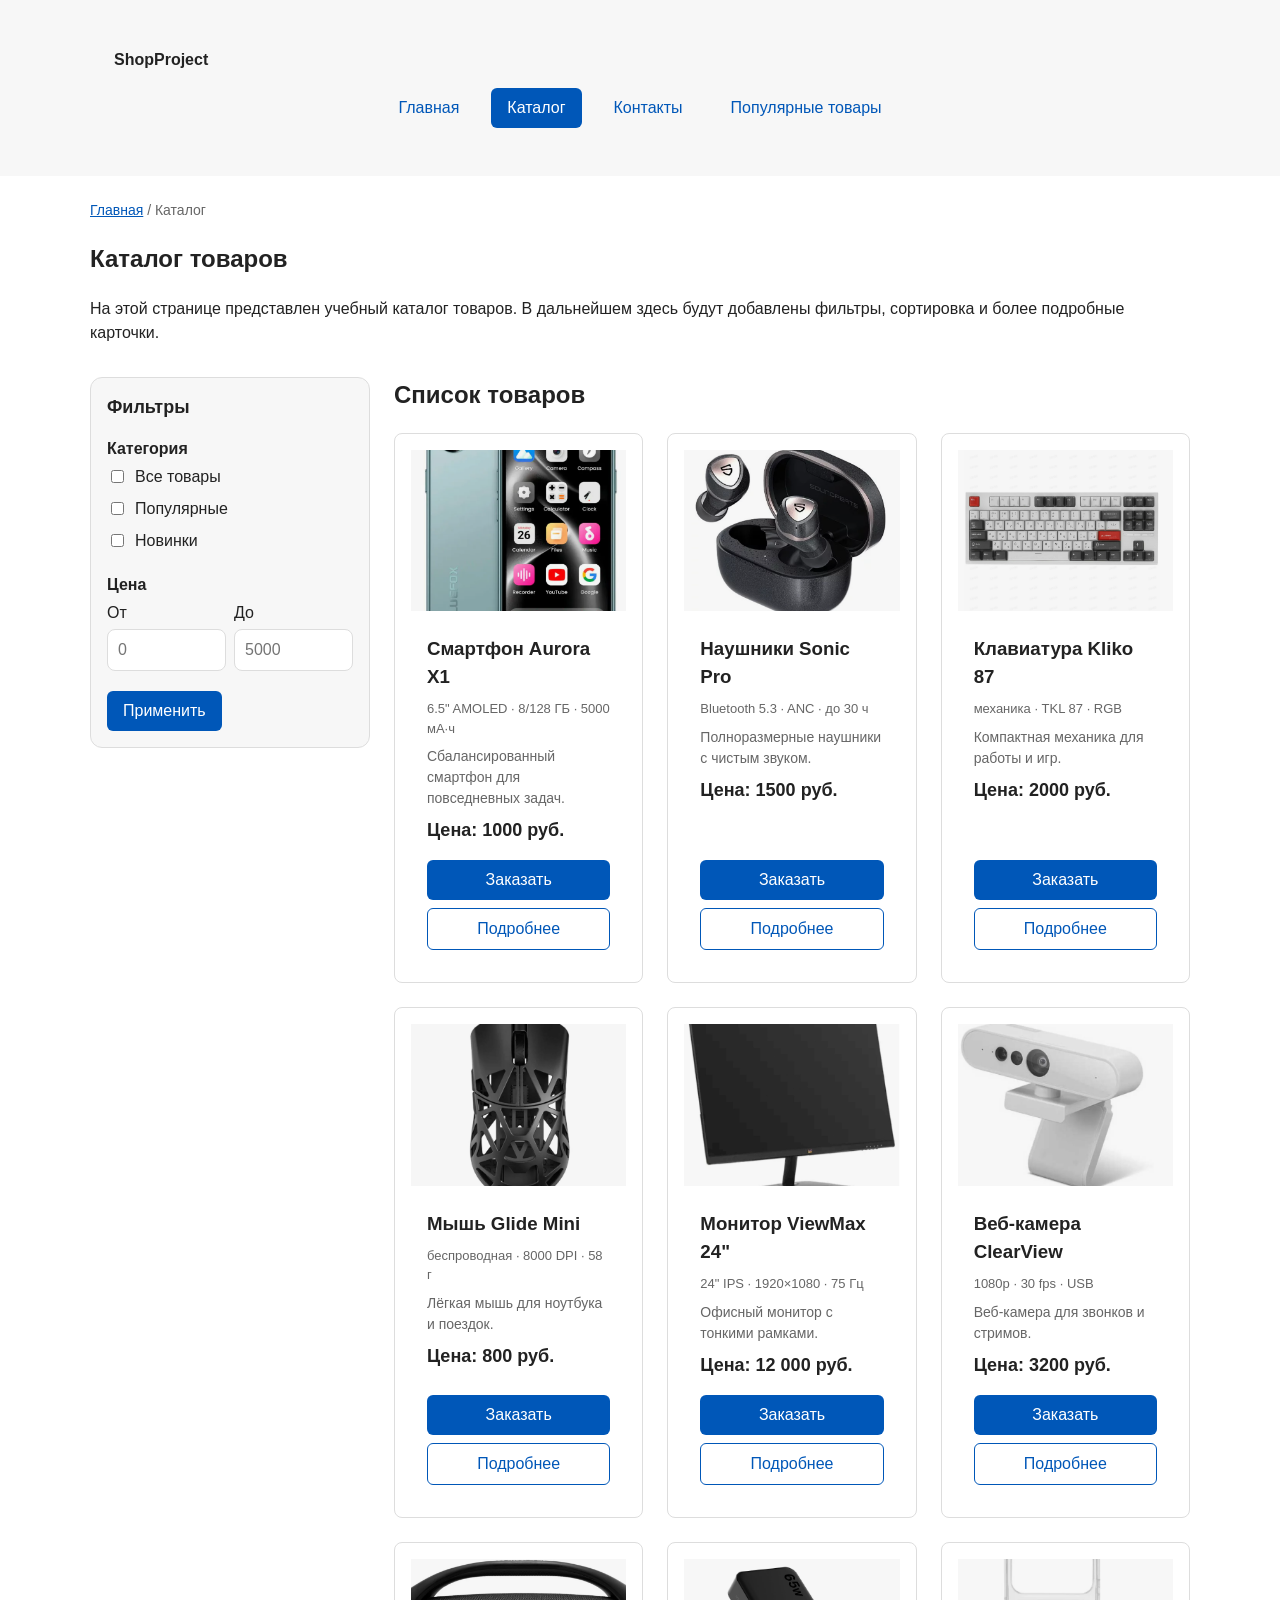
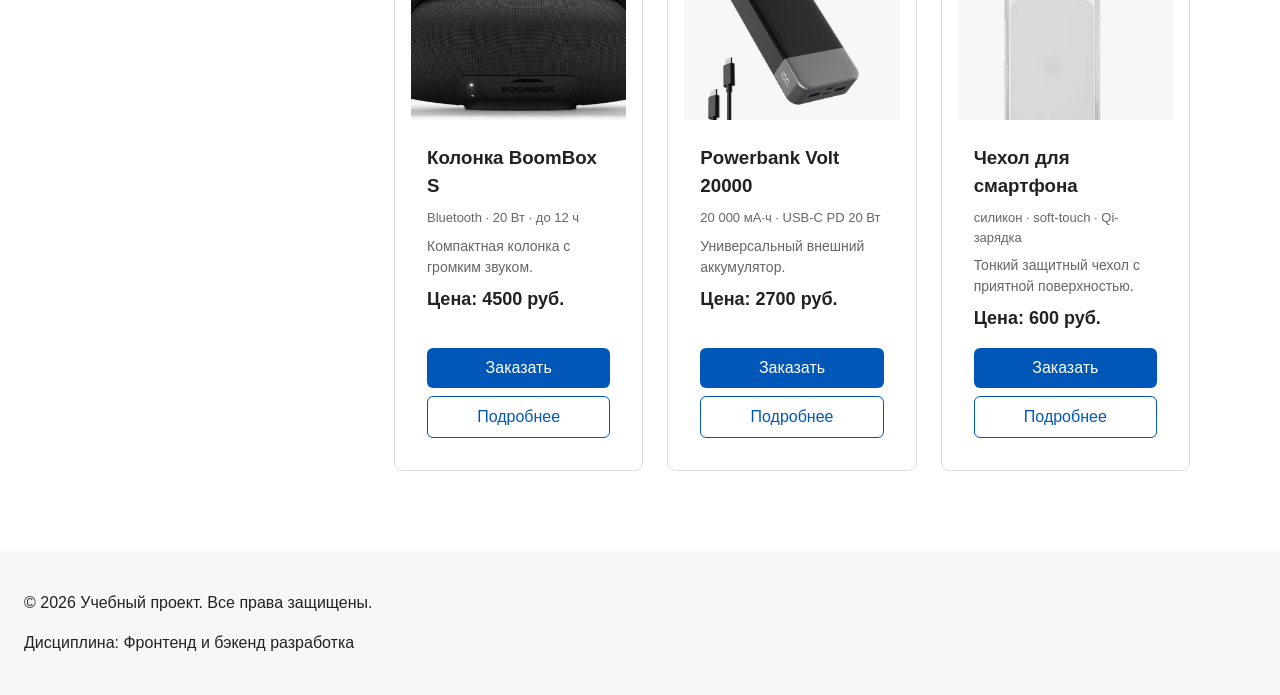
==== commit 11f0fe5d: "product relate sys upd" ====
--- a/catalog.html
+++ b/catalog.html
@@ -141,120 +141,228 @@
 
         <div class="products-grid">
           <article class="product-card">
-            <h3 class="product-card__title">Смартфон Aurora X1</h3>
-            <p class="product-card__description">Краткое описание учебного товара.</p>
-            <p class="product-card__price">Цена: 1000 руб.</p>
-            <button
-              class="button button--primary product-card__button"
-              type="button"
-              data-product="Смартфон Aurora X1"
-            >
-              Заказать
-            </button>
-          </article>
-
-          <article class="product-card">
-            <h3 class="product-card__title">Наушники Sonic Pro</h3>
-            <p class="product-card__description">Краткое описание учебного товара.</p>
-            <p class="product-card__price">Цена: 1500 руб.</p>
-            <button
-              class="button button--primary product-card__button"
-              type="button"
-              data-product="Наушники Sonic Pro"
-            >
-              Заказать
-            </button>
-          </article>
-
-          <article class="product-card">
-            <h3 class="product-card__title">Клавиатура Kliko 87</h3>
-            <p class="product-card__description">Краткое описание учебного товара.</p>
-            <p class="product-card__price">Цена: 2000 руб.</p>
-            <button
-              class="button button--primary product-card__button"
-              type="button"
-              data-product="Клавиатура Kliko 87"
-            >
-              Заказать
-            </button>
-          </article>
-
-          <article class="product-card">
-            <h3 class="product-card__title">Мышь Glide Mini</h3>
-            <p class="product-card__description">Краткое описание учебного товара.</p>
-            <p class="product-card__price">Цена: 800 руб.</p>
-            <button
-              class="button button--primary product-card__button"
-              type="button"
-              data-product="Мышь Glide Mini"
-            >
-              Заказать
-            </button>
-          </article>
-
-          <article class="product-card">
-            <h3 class="product-card__title">Монитор ViewMax 24"</h3>
-            <p class="product-card__description">Краткое описание учебного товара.</p>
-            <p class="product-card__price">Цена: 12000 руб.</p>
-            <button
-              class="button button--primary product-card__button"
-              type="button"
-              data-product='Монитор ViewMax 24"'
-            >
-              Заказать
-            </button>
-          </article>
-
-          <article class="product-card">
-            <h3 class="product-card__title">Веб-камера ClearView</h3>
-            <p class="product-card__description">Краткое описание учебного товара.</p>
-            <p class="product-card__price">Цена: 3200 руб.</p>
-            <button
-              class="button button--primary product-card__button"
-              type="button"
-              data-product="Веб-камера ClearView"
-            >
-              Заказать
-            </button>
-          </article>
-
-          <article class="product-card">
-            <h3 class="product-card__title">Колонка BoomBox S</h3>
-            <p class="product-card__description">Краткое описание учебного товара.</p>
-            <p class="product-card__price">Цена: 4500 руб.</p>
-            <button
-              class="button button--primary product-card__button"
-              type="button"
-              data-product="Колонка BoomBox S"
-            >
-              Заказать
-            </button>
-          </article>
-
-          <article class="product-card">
-            <h3 class="product-card__title">Powerbank Volt 20000</h3>
-            <p class="product-card__description">Краткое описание учебного товара.</p>
-            <p class="product-card__price">Цена: 2700 руб.</p>
-            <button
-              class="button button--primary product-card__button"
-              type="button"
-              data-product="Powerbank Volt 20000"
-            >
-              Заказать
-            </button>
-          </article>
-
-          <article class="product-card">
-            <h3 class="product-card__title">Чехол для смартфона</h3>
-            <p class="product-card__description">Краткое описание учебного товара.</p>
-            <p class="product-card__price">Цена: 600 руб.</p>
-            <button
-              class="button button--primary product-card__button"
-              type="button"
-              data-product="Чехол для смартфона"
-            >
-              Заказать
-            </button>
+            <div class="product-card__media">
+              <img
+                class="product-card__image"
+                src="images/products/aurora-x1.jpg"
+                alt="Смартфон Aurora X1"
+                data-fallback-name="Смартфон Aurora X1"
+                width="480"
+                height="360"
+                loading="lazy"
+                decoding="async"
+              >
+            </div>
+            <div class="product-card__body">
+              <h3 class="product-card__title">Смартфон Aurora X1</h3>
+              <p class="product-card__specs-inline">6.5" AMOLED · 8/128 ГБ · 5000 мА·ч</p>
+              <p class="product-card__description">Сбалансированный смартфон для повседневных задач.</p>
+              <p class="product-card__price">Цена: 1000 руб.</p>
+              <div class="product-card__actions">
+                <button class="button button--primary product-card__button" type="button" data-product="Смартфон Aurora X1">Заказать</button>
+                <a class="button button--secondary" href="product.html?id=aurora-x1">Подробнее</a>
+              </div>
+            </div>
+          </article>
+
+          <article class="product-card">
+            <div class="product-card__media">
+              <img
+                class="product-card__image"
+                src="images/products/sonic-pro.jpg"
+                alt="Наушники Sonic Pro"
+                data-fallback-name="Наушники Sonic Pro"
+                width="480"
+                height="360"
+                loading="lazy"
+                decoding="async"
+              >
+            </div>
+            <div class="product-card__body">
+              <h3 class="product-card__title">Наушники Sonic Pro</h3>
+              <p class="product-card__specs-inline">Bluetooth 5.3 · ANC · до 30 ч</p>
+              <p class="product-card__description">Полноразмерные наушники с чистым звуком.</p>
+              <p class="product-card__price">Цена: 1500 руб.</p>
+              <div class="product-card__actions">
+                <button class="button button--primary product-card__button" type="button" data-product="Наушники Sonic Pro">Заказать</button>
+                <a class="button button--secondary" href="product.html?id=sonic-pro">Подробнее</a>
+              </div>
+            </div>
+          </article>
+
+          <article class="product-card">
+            <div class="product-card__media">
+              <img
+                class="product-card__image"
+                src="images/products/kliko-87.jpg"
+                alt="Клавиатура Kliko 87"
+                data-fallback-name="Клавиатура Kliko 87"
+                width="480"
+                height="360"
+                loading="lazy"
+                decoding="async"
+              >
+            </div>
+            <div class="product-card__body">
+              <h3 class="product-card__title">Клавиатура Kliko 87</h3>
+              <p class="product-card__specs-inline">механика · TKL 87 · RGB</p>
+              <p class="product-card__description">Компактная механика для работы и игр.</p>
+              <p class="product-card__price">Цена: 2000 руб.</p>
+              <div class="product-card__actions">
+                <button class="button button--primary product-card__button" type="button" data-product="Клавиатура Kliko 87">Заказать</button>
+                <a class="button button--secondary" href="product.html?id=kliko-87">Подробнее</a>
+              </div>
+            </div>
+          </article>
+
+          <article class="product-card">
+            <div class="product-card__media">
+              <img
+                class="product-card__image"
+                src="images/products/glide-mini.jpg"
+                alt="Мышь Glide Mini"
+                data-fallback-name="Мышь Glide Mini"
+                width="480"
+                height="360"
+                loading="lazy"
+                decoding="async"
+              >
+            </div>
+            <div class="product-card__body">
+              <h3 class="product-card__title">Мышь Glide Mini</h3>
+              <p class="product-card__specs-inline">беспроводная · 8000 DPI · 58 г</p>
+              <p class="product-card__description">Лёгкая мышь для ноутбука и поездок.</p>
+              <p class="product-card__price">Цена: 800 руб.</p>
+              <div class="product-card__actions">
+                <button class="button button--primary product-card__button" type="button" data-product="Мышь Glide Mini">Заказать</button>
+                <a class="button button--secondary" href="product.html?id=glide-mini">Подробнее</a>
+              </div>
+            </div>
+          </article>
+
+          <article class="product-card">
+            <div class="product-card__media">
+              <img
+                class="product-card__image"
+                src="images/products/viewmax-24.jpg"
+                alt='Монитор ViewMax 24"'
+                data-fallback-name='Монитор ViewMax 24"'
+                width="480"
+                height="360"
+                loading="lazy"
+                decoding="async"
+              >
+            </div>
+            <div class="product-card__body">
+              <h3 class="product-card__title">Монитор ViewMax 24"</h3>
+              <p class="product-card__specs-inline">24" IPS · 1920×1080 · 75 Гц</p>
+              <p class="product-card__description">Офисный монитор с тонкими рамками.</p>
+              <p class="product-card__price">Цена: 12 000 руб.</p>
+              <div class="product-card__actions">
+                <button class="button button--primary product-card__button" type="button" data-product='Монитор ViewMax 24"'>Заказать</button>
+                <a class="button button--secondary" href="product.html?id=viewmax-24">Подробнее</a>
+              </div>
+            </div>
+          </article>
+
+          <article class="product-card">
+            <div class="product-card__media">
+              <img
+                class="product-card__image"
+                src="images/products/clearview-cam.jpg"
+                alt="Веб-камера ClearView"
+                data-fallback-name="Веб-камера ClearView"
+                width="480"
+                height="360"
+                loading="lazy"
+                decoding="async"
+              >
+            </div>
+            <div class="product-card__body">
+              <h3 class="product-card__title">Веб-камера ClearView</h3>
+              <p class="product-card__specs-inline">1080p · 30 fps · USB</p>
+              <p class="product-card__description">Веб-камера для звонков и стримов.</p>
+              <p class="product-card__price">Цена: 3200 руб.</p>
+              <div class="product-card__actions">
+                <button class="button button--primary product-card__button" type="button" data-product="Веб-камера ClearView">Заказать</button>
+                <a class="button button--secondary" href="product.html?id=clearview-cam">Подробнее</a>
+              </div>
+            </div>
+          </article>
+
+          <article class="product-card">
+            <div class="product-card__media">
+              <img
+                class="product-card__image"
+                src="images/products/boombox-s.jpg"
+                alt="Колонка BoomBox S"
+                data-fallback-name="Колонка BoomBox S"
+                width="480"
+                height="360"
+                loading="lazy"
+                decoding="async"
+              >
+            </div>
+            <div class="product-card__body">
+              <h3 class="product-card__title">Колонка BoomBox S</h3>
+              <p class="product-card__specs-inline">Bluetooth · 20 Вт · до 12 ч</p>
+              <p class="product-card__description">Компактная колонка с громким звуком.</p>
+              <p class="product-card__price">Цена: 4500 руб.</p>
+              <div class="product-card__actions">
+                <button class="button button--primary product-card__button" type="button" data-product="Колонка BoomBox S">Заказать</button>
+                <a class="button button--secondary" href="product.html?id=boombox-s">Подробнее</a>
+              </div>
+            </div>
+          </article>
+
+          <article class="product-card">
+            <div class="product-card__media">
+              <img
+                class="product-card__image"
+                src="images/products/volt-20000.jpg"
+                alt="Powerbank Volt 20000"
+                data-fallback-name="Powerbank Volt 20000"
+                width="480"
+                height="360"
+                loading="lazy"
+                decoding="async"
+              >
+            </div>
+            <div class="product-card__body">
+              <h3 class="product-card__title">Powerbank Volt 20000</h3>
+              <p class="product-card__specs-inline">20 000 мА·ч · USB-C PD 20 Вт</p>
+              <p class="product-card__description">Универсальный внешний аккумулятор.</p>
+              <p class="product-card__price">Цена: 2700 руб.</p>
+              <div class="product-card__actions">
+                <button class="button button--primary product-card__button" type="button" data-product="Powerbank Volt 20000">Заказать</button>
+                <a class="button button--secondary" href="product.html?id=volt-20000">Подробнее</a>
+              </div>
+            </div>
+          </article>
+
+          <article class="product-card">
+            <div class="product-card__media">
+              <img
+                class="product-card__image"
+                src="images/products/phone-case.jpg"
+                alt="Чехол для смартфона"
+                data-fallback-name="Чехол для смартфона"
+                width="480"
+                height="360"
+                loading="lazy"
+                decoding="async"
+              >
+            </div>
+            <div class="product-card__body">
+              <h3 class="product-card__title">Чехол для смартфона</h3>
+              <p class="product-card__specs-inline">силикон · soft-touch · Qi-зарядка</p>
+              <p class="product-card__description">Тонкий защитный чехол с приятной поверхностью.</p>
+              <p class="product-card__price">Цена: 600 руб.</p>
+              <div class="product-card__actions">
+                <button class="button button--primary product-card__button" type="button" data-product="Чехол для смартфона">Заказать</button>
+                <a class="button button--secondary" href="product.html?id=phone-case">Подробнее</a>
+              </div>
+            </div>
           </article>
         </div>
       </section>
@@ -406,7 +514,7 @@
     Форма успешно отправлена!
   </p>
 
-  <script src="js/order-form.js" defer></script>
+  <script src="js/product-images.js" defer></script>
   <script src="js/main.js" defer></script>
   <script src="js/scroll-top.js" defer></script>
 </body>
--- a/css/style.css
+++ b/css/style.css
@@ -346,6 +346,7 @@
 
 .order-form__actions {
   display: flex;
+  flex-wrap: wrap;
   gap: var(--space-md);
   margin-top: var(--space-lg);
 }
@@ -891,4 +892,138 @@
   .contacts-requisites dt {
     font-size: 13px;
   }
+}
+
+.product-card__media {
+  position: relative;
+  aspect-ratio: 4 / 3;    /* резервирует место до загрузки — нет «прыжков» */
+  background: var(--color-surface);
+  overflow: hidden;
+}
+
+.product-card__image {
+  display: block;
+  width: 100%;
+  height: 100%;
+  object-fit: cover;      /* не искажает пропорции */
+  object-position: center;
+  transition: transform 0.4s ease;
+}
+
+.product-card:hover .product-card__image {
+  transform: scale(1.04);
+}
+
+.product-card__body {
+  display: flex;
+  flex-direction: column;
+  gap: var(--space-sm);
+  flex: 1 1 auto;
+  padding: var(--space-md);
+}
+
+.product-card__specs-inline {
+  margin: 0;
+  font-size: 13px;
+  color: var(--color-muted);
+}
+
+.product-card__description {
+  font-size: 14px;
+}
+
+.product-card__price {
+  font-size: 18px;
+}
+
+.product-card__actions {
+  display: flex;
+  flex-wrap: wrap;
+  gap: var(--space-sm);
+  margin-top: auto;
+  padding-top: var(--space-sm);
+}
+
+.product-card__actions .button {
+  flex: 1 1 auto;
+  text-align: center;
+}
+
+.product-card__button {
+  margin-top: 0;
+  align-self: auto;
+}
+
+.product-page {
+  display: grid;
+  grid-template-columns: minmax(0, 1fr) minmax(0, 1fr);
+  gap: var(--space-xl);
+  max-width: var(--container-width);
+  margin: 0 auto var(--space-xl);
+  align-items: start;
+}
+
+.product-page__media {
+  aspect-ratio: 4 / 3;
+  background: var(--color-surface);
+  border-radius: var(--radius-lg);
+  overflow: hidden;
+}
+
+.product-page__image {
+  display: block;
+  width: 100%;
+  height: 100%;
+  object-fit: cover;
+}
+
+.product-page__info {
+  display: flex;
+  flex-direction: column;
+  gap: var(--space-md);
+}
+
+.product-page__title {
+  margin: 0;
+  font-size: 28px;
+  line-height: 1.2;
+}
+
+.product-page__price {
+  margin: 0;
+  font-size: 28px;
+  font-weight: 700;
+}
+
+.product-page__description {
+  margin: 0;
+  color: var(--color-muted);
+}
+
+.product-page__actions {
+  display: flex;
+  flex-wrap: wrap;
+  gap: var(--space-md);
+  margin-top: var(--space-sm);
+}
+
+@media (max-width: 900px) {
+  .product-page {
+    grid-template-columns: 1fr;
+  }
+
+  .product-page__title,
+  .product-page__price {
+    font-size: 24px;
+  }
+}
+
+.product-card--media {
+  padding: 0;
+  overflow: hidden;
+}
+
+.product-card--media .product-card__button {
+  margin-top: 0;
+  align-self: auto;
 }
